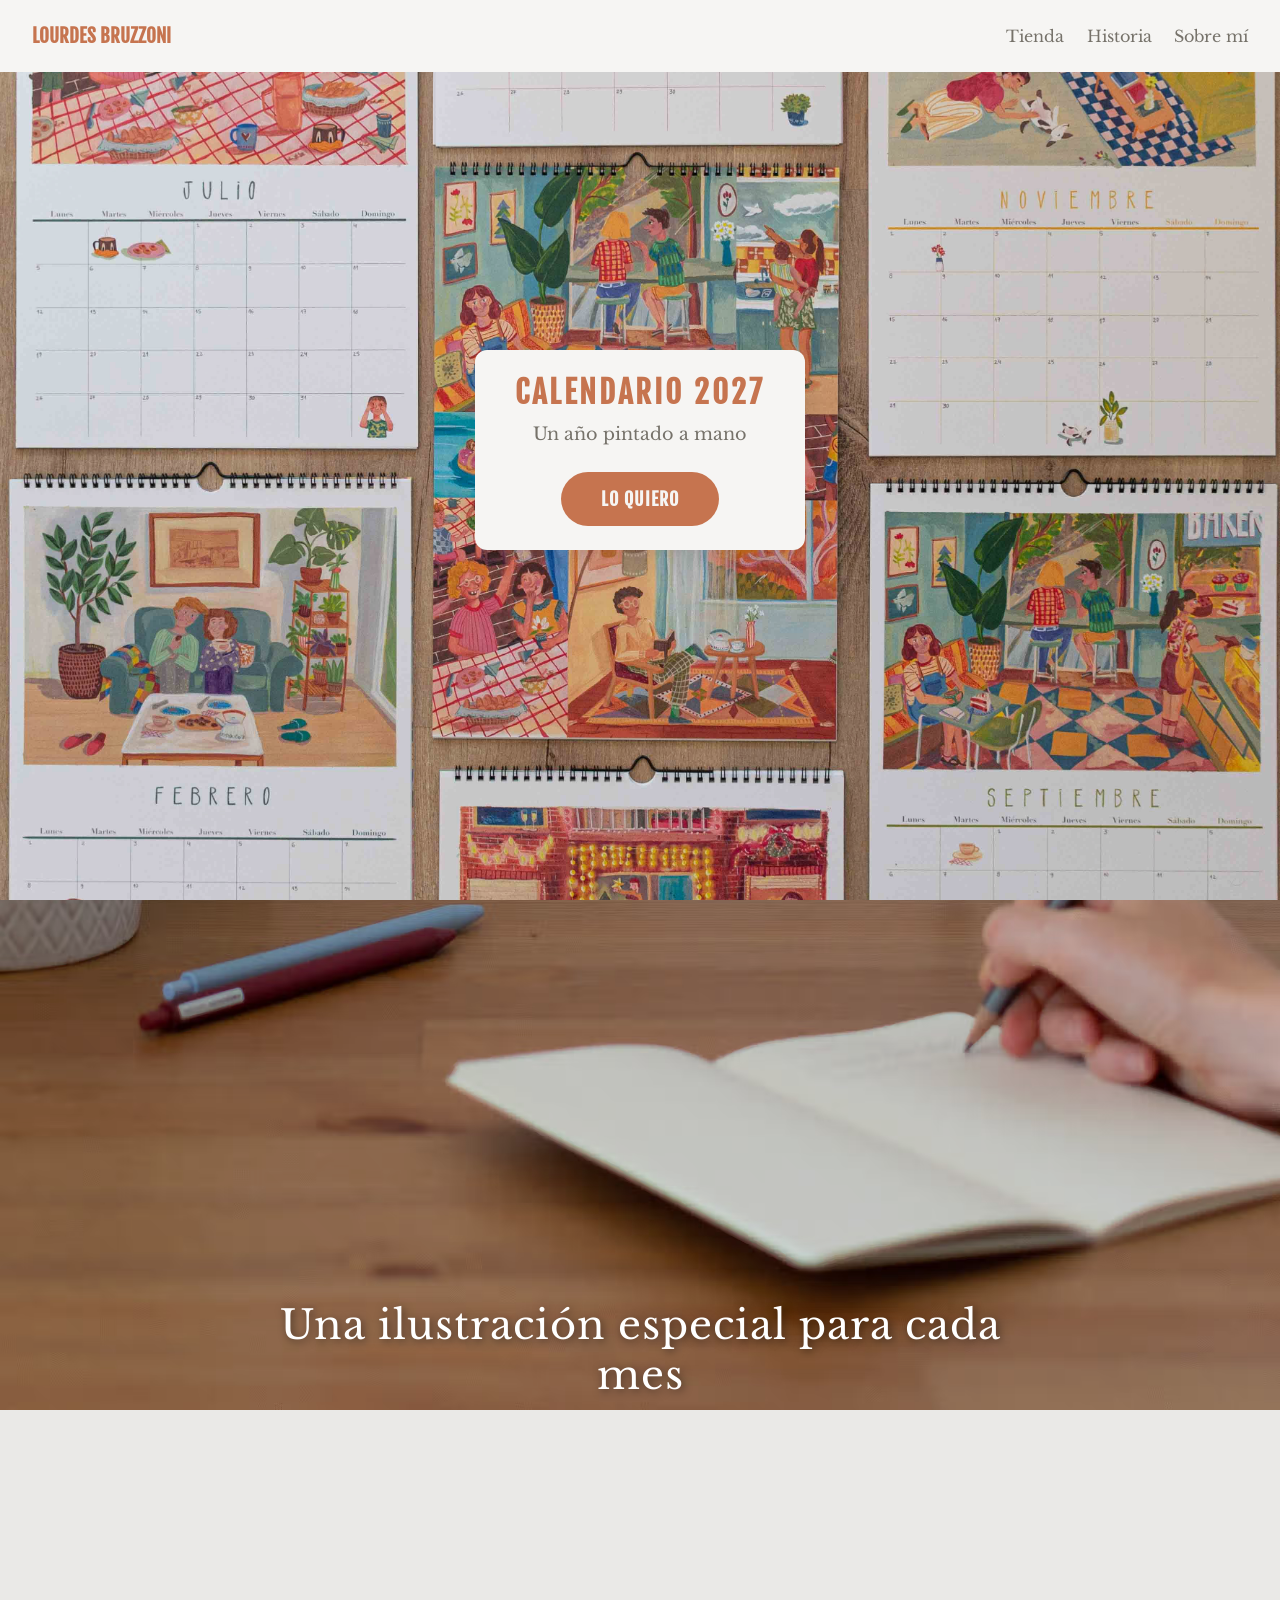
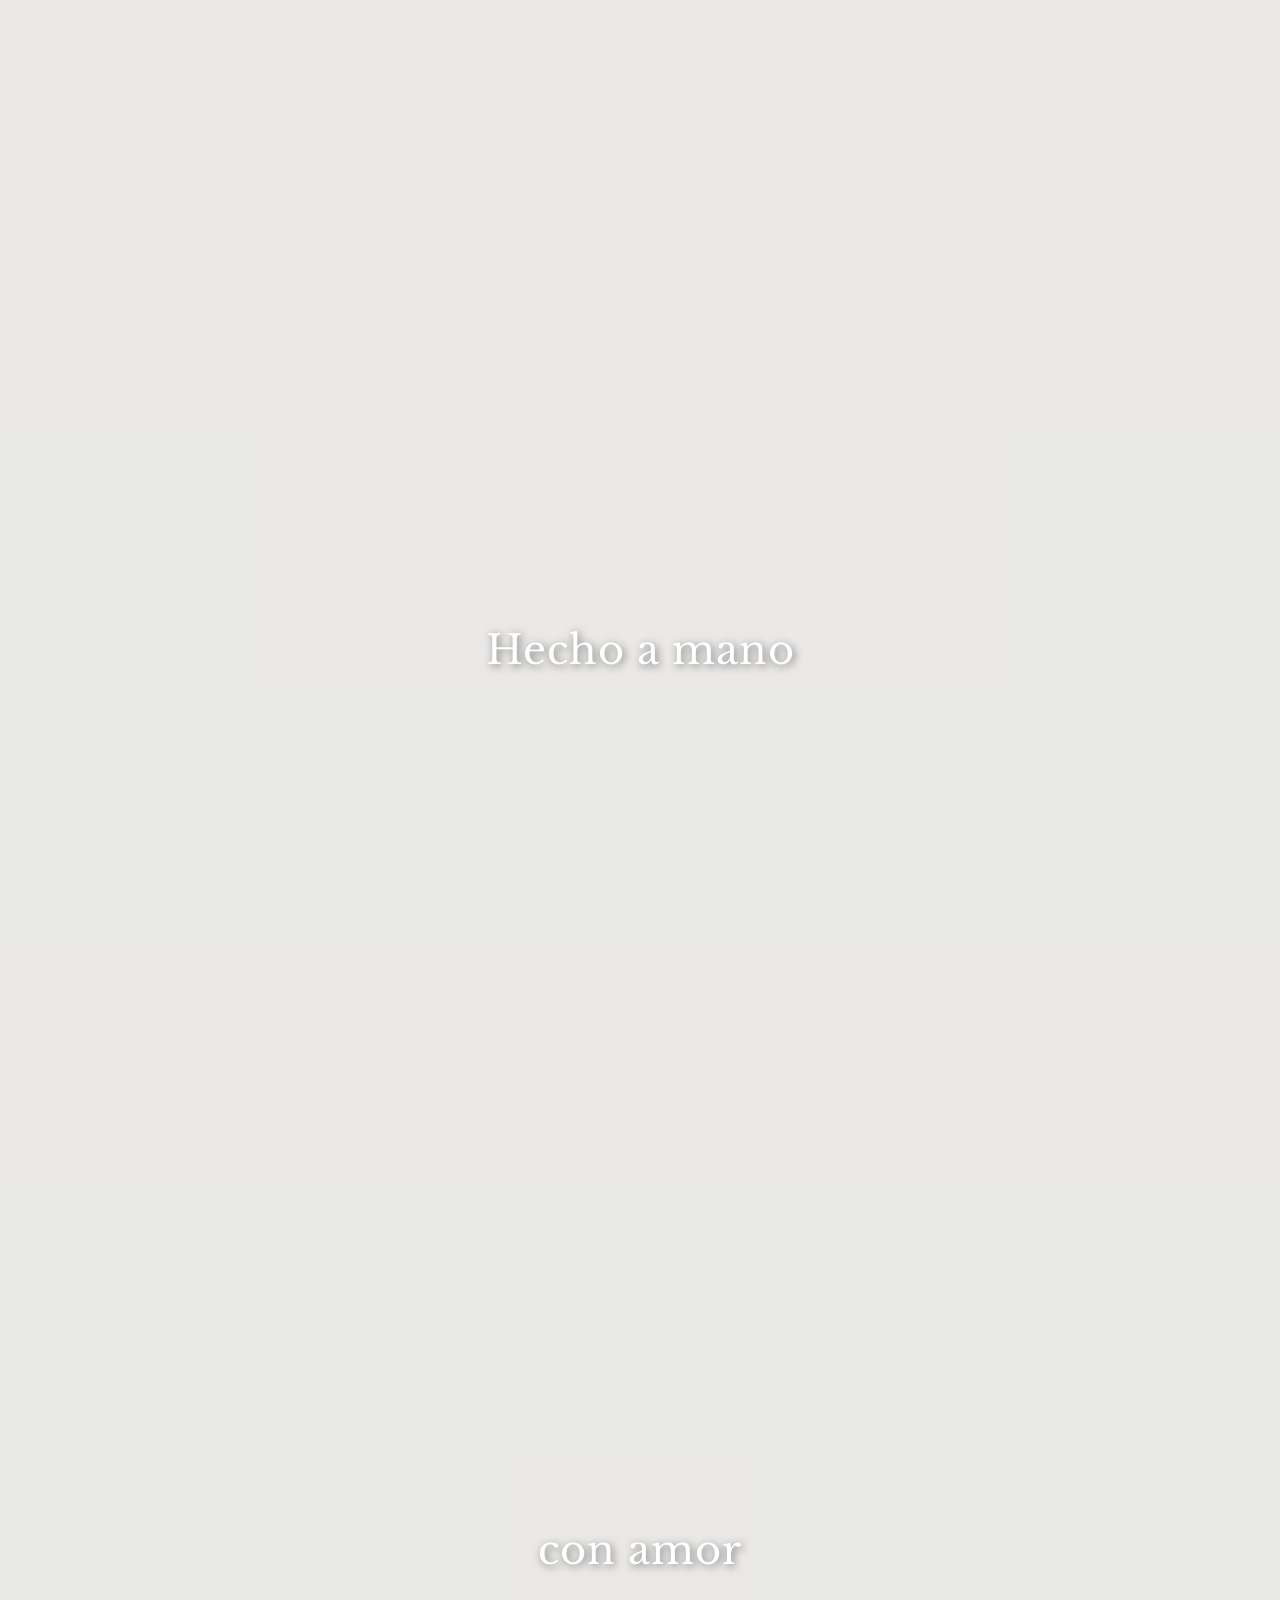
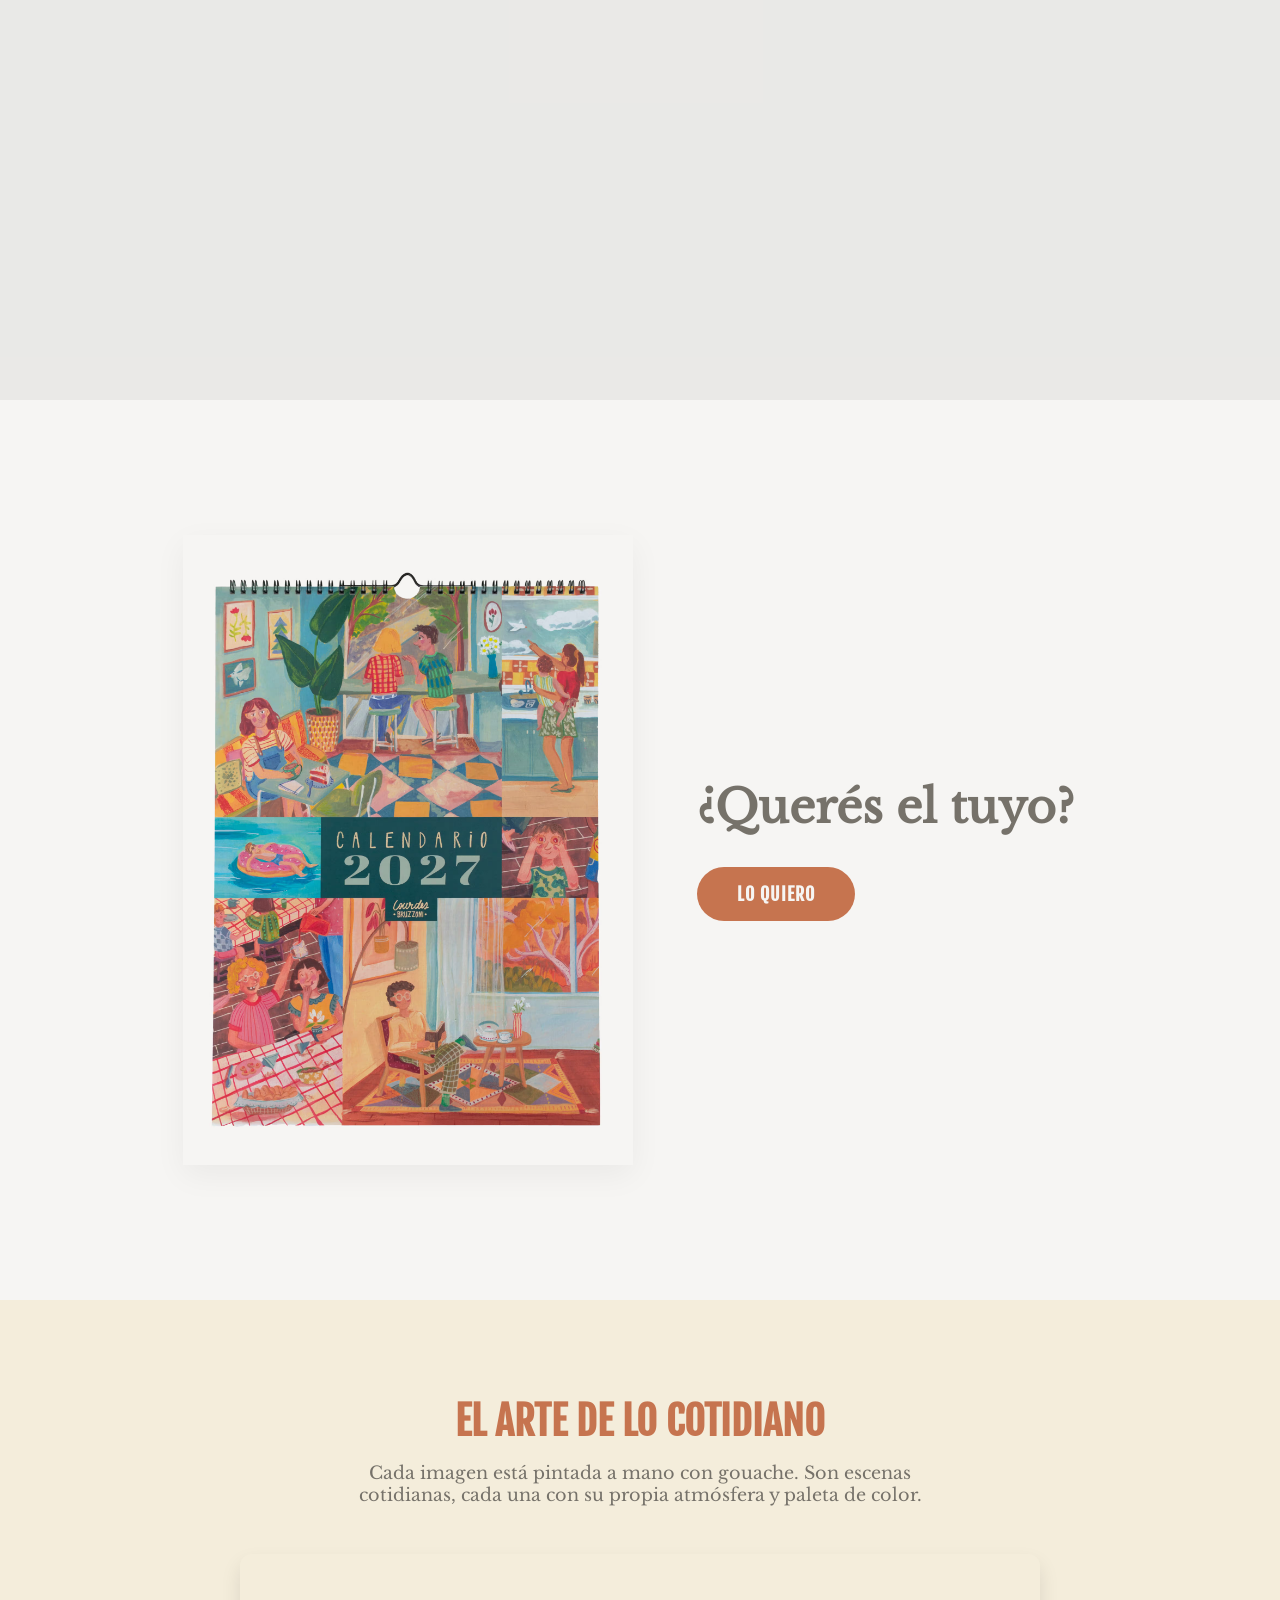
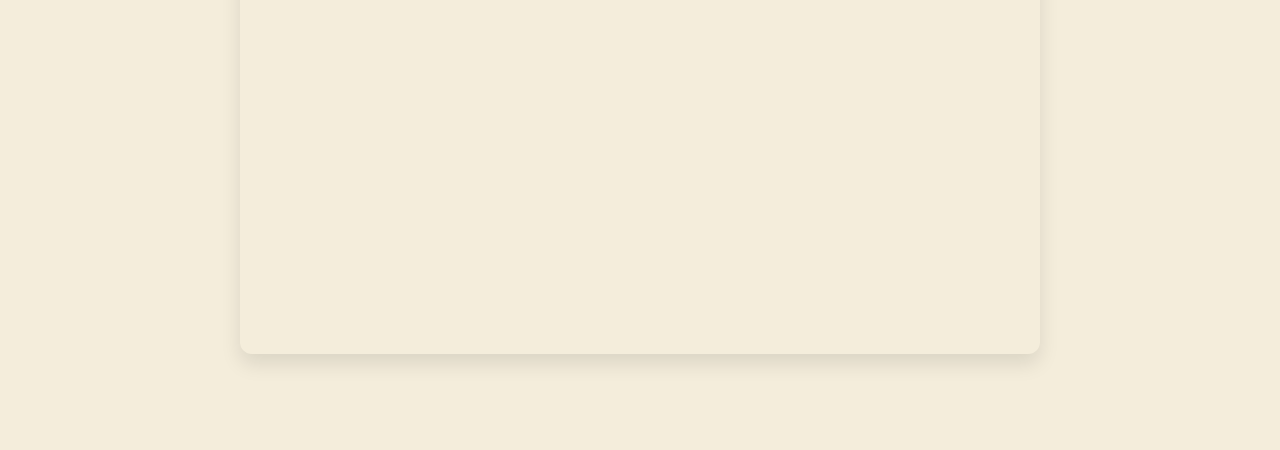
==== index.html @ 077bd572 "SEO & GEO optimization, JSON-LD schemas, robots.txt, sitemap.xml, OG tags, image alt texts, and navb" ====
<!DOCTYPE html>
<html lang="es">
<head>
    <meta charset="UTF-8">
    <meta name="viewport" content="width=device-width, initial-scale=1.0">
    <title>Lourdes Bruzzoni | Calendarios Ilustrados 2027</title>
    <meta name="description" content="Calendario 2027 ilustrado a mano por Lourdes Bruzzoni. Papelería de diseño con envíos disponibles a España y Argentina.">
    <link rel="canonical" href="https://lourdesbruzzoni.com/">

    <!-- Open Graph -->
    <meta property="og:type" content="website">
    <meta property="og:locale" content="es_ES">
    <meta property="og:url" content="https://lourdesbruzzoni.com/">
    <meta property="og:title" content="Lourdes Bruzzoni | Calendarios Ilustrados 2027">
    <meta property="og:description" content="Calendario 2027 ilustrado a mano por Lourdes Bruzzoni. Papelería de diseño con envíos disponibles a España y Argentina.">
    <meta property="og:image" content="https://lourdesbruzzoni.com/public/images/og_portada.jpg">

    <!-- Twitter Card -->
    <meta name="twitter:card" content="summary_large_image">
    <meta name="twitter:title" content="Lourdes Bruzzoni | Calendarios Ilustrados 2027">
    <meta name="twitter:description" content="Calendario 2027 ilustrado a mano por Lourdes Bruzzoni. Papelería de diseño con envíos disponibles a España y Argentina.">
    <meta name="twitter:image" content="https://lourdesbruzzoni.com/public/images/og_portada.jpg">

    <link rel="preconnect" href="https://fonts.googleapis.com">
    <link rel="preconnect" href="https://fonts.gstatic.com" crossorigin>
    
    <link rel="stylesheet" href="stylesheets/style.css">
<link rel="icon" type="image/png" href="public/images/loguito/pava.png">
    <!-- Schema.org JSON-LD -->
    <script type="application/ld+json">
    {
      "@context": "https://schema.org",
      "@graph": [
        {
          "@type": "WebSite",
          "@id": "https://lourdesbruzzoni.com/#website",
          "url": "https://lourdesbruzzoni.com/",
          "name": "Lourdes Bruzzoni",
          "description": "Calendarios ilustrados y papelería de diseño por Lourdes Bruzzoni.",
          "inLanguage": "es"
        },
        {
          "@type": "Person",
          "@id": "https://lourdesbruzzoni.com/#author",
          "name": "Lourdes Bruzzoni",
          "url": "https://lourdesbruzzoni.com/sobre_mi.html",
          "image": "https://lourdesbruzzoni.com/public/images/sobre_mi.avif",
          "jobTitle": "Ilustradora y Diseñadora",
          "description": "Ilustradora argentina residente en Barcelona. Especializada en papelería artística y diseño textil.",
          "sameAs": [
            "https://www.instagram.com/loubruzzoni"
          ]
        },
        {
          "@type": "Product",
          "@id": "https://lourdesbruzzoni.com/#product",
          "name": "Calendario 2027",
          "image": "https://lourdesbruzzoni.com/public/images/og_portada.jpg",
          "description": "Calendario 2027 ilustrado a mano por Lourdes Bruzzoni. Papelería de diseño con envíos disponibles a España y Argentina.",
          "brand": {
            "@type": "Brand",
            "name": "Lourdes Bruzzoni"
          },
          "offers": {
            "@type": "Offer",
            "url": "https://lourdesbruzzoni.com/compra.html",
            "availability": "https://schema.org/PreOrder"
          }
        }
      ]
    }
    </script>
</head>
<body>
    <!-- Navbar -->
    <header class="navbar" id="navbar">
        <a href="index.html" class="nav-brand">Lourdes Bruzzoni</a>
        <nav class="nav-links">

            <a href="compra.html" class="nav-link">Tienda</a>
            <a href="origenes.html" class="nav-link">Historia</a>
            <a href="sobre_mi.html" class="nav-link">Sobre mí</a>
        </nav>
    </header>

    <!-- Floating Button (Hidden by default) -->
    <div class="floating-container floating-btn" id="floatingBtn">
        
        <button class="cta-button" onclick="window.location.href='compra.html'">Lo quiero</button>
    </div>

    <main class="main-content">
        <!-- Hero Section -->
        <section class="page-section hero-section" id="hero">
            <img src="public/images/portada.avif" alt="Calendarios 2027 ilustrados a mano por Lourdes Bruzzoni" class="background-img cover">
            <div class="hero-content">
                <h1>CALENDARIO 2027</h1>
                <p>Un año pintado a mano</p>
                <div class="cta-wrapper">
                    <button class="cta-button" onclick="window.location.href='compra.html'">Lo quiero</button>
                    
                </div>
            </div>
        </section>

        <!-- Months Sections with Parallax -->
        <section class="parallax-section" style="background-image: url('public/images/escritorio.avif');">
            <div class="parallax-overlay"></div>
            <h2 class="parallax-text">Una ilustración especial para cada mes</h2>
        </section>
        
        <section class="parallax-section" style="background-image: url('public/images/process_1 copia.avif');">
            <div class="parallax-overlay"></div>
            <h2 class="parallax-text">Hecho a mano</h2>
        </section>
        
        <section class="parallax-section" style="background-image: url('public/images/escritorio_febrero.avif');">
            <div class="parallax-overlay"></div>
            <h2 class="parallax-text">con amor</h2>
        </section>     
        
        <!-- Closing Section -->
        <section class="page-section closing-section">
            <div class="closing-container">
                <img src="public/images/portada_sucia.avif" alt="Portada del Calendario 2027, ilustrado por Lourdes Bruzzoni" class="closing-img">
                <div class="closing-content-right">
                    <h2>¿Querés el tuyo?</h2>
                    <div class="cta-wrapper">
                        <button class="cta-button" onclick="window.location.href='compra.html'">Lo quiero</button>
                        
                    </div>
                </div>
            </div>
        </section>
    </main>
   

        <!-- Process Section -->
        <section class="process-section">
            <h2>El Arte de lo Cotidiano</h2>
            <p class="process-desc">Cada imagen está pintada a mano con gouache. Son escenas cotidianas, cada una con su propia atmósfera y paleta de color. </p>

            <video src="public/videos/video.mp4" class="process-video" autoplay muted loop playsinline></video>
        </section>



    <script>

        function proximamente(event) {
            if(event) {
                event.preventDefault();
                event.stopPropagation();
            }
            alert("¡Próximamente! Entérate de las novedades de lanzamiento en mi página de Instagram");
            window.location.href = "https://www.instagram.com/loubruzzoni";
        }

        // Navbar scroll effect
        const navbar = document.getElementById('navbar');
        window.addEventListener('scroll', () => {
            if (window.scrollY > 50) {
                navbar.classList.add('scrolled');
            } else {
                navbar.classList.remove('scrolled');
            }
        });

        // Floating button logic
        const floatingBtn = document.getElementById('floatingBtn');
        const heroSection = document.getElementById('hero');

        window.addEventListener('scroll', () => {
            if (window.scrollY > heroSection.offsetHeight * 0.8) {
                floatingBtn.classList.add('visible');
            } else {
                floatingBtn.classList.remove('visible');
                floatingBtn.querySelector('.cta-dropdown').classList.remove('show');
            }
        });

        // Dropdown toggle logic
        function toggleDropdown(event, button) {
            event.stopPropagation();
            document.querySelectorAll('.cta-dropdown.show').forEach(dropdown => {
                if (dropdown !== button.nextElementSibling && dropdown !== button.previousElementSibling) {
                    dropdown.classList.remove('show');
                }
            });

            const wrapper = button.parentElement;
            const dropdown = wrapper.querySelector('.cta-dropdown');
            dropdown.classList.toggle('show');
        }

        // Close dropdowns when clicking outside
        window.addEventListener('click', (event) => {
            if (!event.target.matches('.cta-button')) {
                document.querySelectorAll('.cta-dropdown').forEach(dropdown => {
                    dropdown.classList.remove('show');
                });
            }
        });
    </script>
</body>
</html>
---- stylesheets/style.css ----
/* Reset and Typography */
@font-face {
    font-family: 'Libre Baskerville';
    src: url('../fonts/normal/static/LibreBaskerville-Regular.ttf') format('truetype');
    font-weight: normal;
    font-style: normal;
}

@font-face {
    font-family: 'Fjalla One';
    src: url('../fonts/solo_mayuscula/FjallaOne-Regular.ttf') format('truetype');
    font-weight: normal;
    font-style: normal;
}

:root {
    --color-terracota: #c6744f;
    --color-celeste: #c5d8d1;
    --color-rosa: #f5dcd2;
    --color-amarillo: #dcb239;
    --bg-blanco-sucio: #f6f5f3;
    --bg-beige: #f4eddb;
}

* {
    margin: 0;
    padding: 0;
    box-sizing: border-box;
}

body, html {
    font-family: 'Libre Baskerville', serif;
    background-color: var(--bg-blanco-sucio);
    color: #1a1a1a;
    scroll-behavior: smooth;
}

h1, h2, h3, h4, h5, h6, .nav-brand {
    font-family: 'Fjalla One', sans-serif;
    text-transform: uppercase;
    color: var(--color-terracota);
}

/* Navbar */
.navbar {
    position: fixed;
    top: 0;
    width: 100%;
    padding: 1.5rem 2rem;
    display: flex;
    justify-content: space-between;
    align-items: center;
    z-index: 1000;
    background-color: var(--bg-blanco-sucio);
    transition: background-color 0.3s ease;
}

.navbar.scrolled {
    background-color: var(--bg-blanco-sucio);
    backdrop-filter: blur(10px);
    box-shadow: 0 2px 10px rgba(0,0,0,0.05);
}

.nav-brand {
    font-size: 1.2rem;
    font-weight: 600;
    text-decoration: none;
    color: var(--color-terracota);
}

.nav-links {
    display: flex;
    gap: 1.4rem;
}

.nav-link {
    text-decoration: none;
    color: #76726a;
    font-size: 1rem;
    white-space: nowrap;
    transition: color 0.3s ease;
}

.nav-link:hover {
    color: #1a1a1a;
}

/* Individual Sections */
.page-section {
    min-height: 100vh;
    width: 100%;
    position: relative;
    display: flex;
    justify-content: center;
    align-items: center;
    background-color: var(--bg-blanco-sucio);
    padding: 2rem 0;
}

.hero-section {
    padding: 0;
}

/* Images */
.showcase-img {
    max-height: 90vh;
    max-width: 90vw;
    object-fit: contain;
    box-shadow: 0 10px 30px rgba(0,0,0,0.05);
}

.background-img {
    position: absolute;
    top: 0;
    left: 0;
    width: 100%;
    height: 100%;
    z-index: 1;
}

.background-img.cover {
    object-fit: cover;
}

/* Hero Content */
.hero-content {
    position: relative;
    z-index: 2;
    background-color: var(--bg-blanco-sucio);
    padding: 1.5rem 2.5rem;
    border-radius: 12px;
    text-align: center;
    max-width: 450px;
    box-shadow: 0 10px 30px rgba(0,0,0,0.1);
    animation: fadeIn 1.5s ease-out;
}

.hero-content h1 {
    font-size: 1.96rem;
    font-weight: 600;
    margin-bottom: 0.5rem;
    line-height: 1.2;
    letter-spacing: 3px;
}

.hero-content p {
    font-size: 1.1rem;
    margin-bottom: 1.5rem;
    color: #76726a;
    line-height: 1.6;
}

/* Parallax Sections */
.parallax-section {
    position: relative;
    height: 100vh;
    display: flex;
    align-items: center;
    justify-content: center;
    background-attachment: fixed;
    background-position: center;
    background-repeat: no-repeat;
    background-size: cover;
}

.parallax-overlay {
    position: absolute;
    top: 0;
    left: 0;
    width: 100%;
    height: 100%;
    background-color: rgba(0, 0, 0, 0.05);
}

.parallax-text {
    position: relative;
    z-index: 2;
    color: #ffffff;
    font-size: 2.5rem;
    text-align: center;
    max-width: 800px;
    padding: 2rem;
    font-family: 'Libre Baskerville', serif;
    font-weight: normal;
    text-transform: none;
    letter-spacing: 1px;
    text-shadow: 2px 2px 8px rgba(0,0,0,0.5);
}

/* Process Section */
.process-section {
    padding: 6rem 2rem;
    background-color: var(--bg-beige);
    text-align: center;
}

.process-section h2 {
    font-size: 2.5rem;
    margin-bottom: 1rem;
    color: var(--color-terracota);
}

.process-section p.process-desc {
    font-size: 1.1rem;
    color: #76726a;
    margin-bottom: 3rem;
    max-width: 600px;
    margin-left: auto;
    margin-right: auto;
}

.process-grid {
    display: grid;
    grid-template-columns: repeat(auto-fit, minmax(300px, 1fr));
    gap: 2rem;
    max-width: 1200px;
    margin: 0 auto;
}

.process-item {
    width: 100%;
    height: 400px;
    object-fit: cover;
    border-radius: 12px;
    box-shadow: 0 10px 20px rgba(0,0,0,0.1);
}

.process-video {
    width: 100%;
    max-width: 800px;
    margin: 3rem auto 0;
    display: block;
    border-radius: 12px;
    box-shadow: 0 10px 20px rgba(0,0,0,0.1);
}


/* Sobre Mi Container */
.sobre-mi-section {
    padding: 8rem 2rem 4rem;
    max-width: 1000px;
    margin: 0 auto;
    display: flex;
    align-items: center;
    gap: 4rem;
    min-height: 100vh;
}

.sobre-mi-img {
    flex: 1;
    max-width: 50%;
    height: auto;
    object-fit: cover;
    border-radius: 12px;
    box-shadow: 0 15px 30px rgba(0,0,0,0.1);
}

.sobre-mi-text {
    flex: 1;
}

.sobre-mi-text h1 {
    font-size: 3rem;
    margin-bottom: 1.5rem;
    color: var(--color-terracota);
}

.sobre-mi-text p {
    font-size: 1.1rem;
    line-height: 1.8;
    color: #76726a;
    margin-bottom: 1.5rem;
}


/* Closing Section styling */
.closing-container {
    display: flex;
    align-items: center;
    justify-content: center;
    gap: 4rem;
    max-width: 1200px;
    margin: 0 auto;
    padding: 2rem;
    width: 100%;
}

.closing-img {
    max-height: 70vh;
    max-width: 50vw;
    object-fit: contain;
    box-shadow: 0 10px 30px rgba(0,0,0,0.05);
}

.closing-content-right {
    flex: 1;
    max-width: 400px;
}

.closing-content-right h2 {
    font-family: 'Libre Baskerville', serif;
    text-transform: none;
    font-size: 2.85rem;
    font-weight: 600;
    margin-bottom: 2rem;
    color: #76726a;
}

/* CTA Button */
.cta-button {
    display: inline-block;
    padding: 1rem 2.5rem;
    background-color: var(--color-terracota);
    color: var(--bg-blanco-sucio);
    text-decoration: none;
    font-family: 'Fjalla One', sans-serif;
    text-transform: uppercase;
    font-size: 1.1rem;
    font-weight: 600;
    letter-spacing: 1px;
    border-radius: 50px;
    transition: all 0.3s ease;
    border: none;
    cursor: pointer;
    outline: none;
}

.cta-button:hover {
    background-color: transparent;
    color: var(--color-terracota);
    border: 1px solid var(--color-terracota);
    transform: translateY(-2px);
    box-shadow: 0 10px 20px rgba(0,0,0,0.1);
}

/* CTA Dropdown container */
.cta-wrapper {
    position: relative;
    display: inline-block;
}

.cta-dropdown {
    position: absolute;
    top: 100%;
    left: 50%;
    transform: translateX(-50%) translateY(10px);
    background-color: #ffffff;
    min-width: 200px;
    box-shadow: 0 10px 30px rgba(0,0,0,0.1);
    border-radius: 8px;
    padding: 0.5rem 0;
    opacity: 0;
    visibility: hidden;
    transition: all 0.3s ease;
    z-index: 10;
    border: 1px solid rgba(0,0,0,0.05);
}

.cta-dropdown.show {
    opacity: 1;
    visibility: visible;
    transform: translateX(-50%) translateY(0);
}

.cta-dropdown.dropdown-up {
    top: auto;
    bottom: 100%;
    transform: translateX(-50%) translateY(-10px);
}

.cta-dropdown.dropdown-up.show {
    transform: translateX(-50%) translateY(0);
}

.cta-dropdown a {
    display: block;
    padding: 0.8rem 1.5rem;
    color: #1a1a1a;
    text-decoration: none;
    font-size: 1rem;
    transition: background-color 0.2s, color 0.2s;
}

.cta-dropdown a:hover {
    background-color: #f5f5f5;
    color: #1a1a1a;
}

/* Floating Button */
.floating-btn {
    position: fixed;
    bottom: 2rem;
    right: 2rem;
    z-index: 100;
    opacity: 0;
    visibility: hidden;
    transform: translateY(20px);
    transition: all 0.4s cubic-bezier(0.4, 0, 0.2, 1);
}

.floating-btn.visible {
    opacity: 1;
    visibility: visible;
    transform: translateY(0);
}

.floating-btn .cta-button {
    box-shadow: 0 10px 30px rgba(0,0,0,0.2);
}

.floating-btn .cta-button:hover {
    background-color: var(--bg-blanco-sucio);
    color: var(--color-terracota);
    transform: translateY(-4px);
    box-shadow: 0 15px 35px rgba(0,0,0,0.2);
}

/* Animations */
@keyframes fadeIn {
    from {
        opacity: 0;
        transform: translateY(20px);
    }
    to {
        opacity: 1;
        transform: translateY(0);
    }
}

/* Responsive adjustments */
@media (max-width: 768px) {
    .navbar {
        padding: 1rem 1rem;
    }

    .nav-links {
        gap: 1rem;
    }

    .page-section {
        min-height: auto;
        padding: 4rem 1rem;
    }
    
    .hero-section {
        min-height: 100vh;
        padding: 0;
    }
    
    .hero-content {
        padding: 1.5rem;
        margin: 0 1rem;
    }
    
    .hero-content h1 {
        font-size: 1.91rem;
    }
    
    .showcase-img {
        max-height: 80vh;
        max-width: 100%;
    }
    
    .closing-container {
        flex-direction: column;
        gap: 2rem;
        text-align: center;
    }
    
    .closing-img {
        max-width: 90vw;
        max-height: 50vh;
    }
    
    .closing-content-right h2 {
        font-size: 1.9rem;
    }
    
    .floating-btn {
        bottom: 1rem;
        right: 1rem;
        padding: 0.8rem 2rem;
        font-size: 1rem;
    }
    
    .sobre-mi-section {
        flex-direction: column;
        padding-top: 6rem;
    }
    
    .sobre-mi-img {
        max-width: 100%;
        width: 100%;
        flex: none;
        height: auto;
        max-height: 60vh;
        object-fit: cover;
    }
    
    .parallax-text {
        font-size: 1.8rem;
    }
}

/* Origenes Section */
.origenes-section {
    padding: 8rem 2rem 4rem;
    max-width: 1200px;
    margin: 0 auto;
    min-height: 100vh;
}

.origenes-header {
    text-align: center;
    margin-bottom: 4rem;
}

.origenes-header h1 {
    font-size: 3rem;
    margin-bottom: 1.5rem;
    color: var(--color-terracota);
}

.origenes-header p {
    font-size: 1.1rem;
    line-height: 1.8;
    color: #76726a;
    max-width: 800px;
    margin: 0 auto;
}

.comic-grid {
    display: grid;
    grid-template-columns: repeat(auto-fit, minmax(250px, 1fr));
    gap: 3rem;
    justify-items: center;
}

.comic-window-container {
    cursor: pointer;
    transition: transform 0.3s ease;
    display: flex;
    flex-direction: column;
    align-items: center;
}

.comic-window-container:hover {
    transform: scale(1.05);
}

.comic-window {
    width: 100%;
    max-width: 300px;
    object-fit: contain;
    filter: drop-shadow(0 10px 20px rgba(0,0,0,0.1));
}

.comic-title {
    margin-top: 1rem;
    font-size: 1.1rem;
    color: #76726a;
    text-align: center;
    font-weight: 600;
}

/* Modal Carousel */
.comic-modal {
    position: fixed;
    top: 0;
    left: 0;
    width: 100%;
    height: 100%;
    background-color: rgba(0, 0, 0, 0.9);
    z-index: 2000;
    display: flex;
    flex-direction: column;
    align-items: center;
    justify-content: center;
    opacity: 0;
    visibility: hidden;
    transition: all 0.3s ease;
}

.comic-modal.active {
    opacity: 1;
    visibility: visible;
}

.modal-close {
    z-index: 100;
    position: absolute;
    top: 2rem;
    right: 3rem;
    color: white;
    font-size: 3rem;
    cursor: pointer;
    background: none;
    border: none;
    transition: transform 0.2s;
}

.modal-close:hover {
    transform: scale(1.1);
}

.modal-content {
    display: flex;
    align-items: center;
    justify-content: center;
    width: 100%;
    max-width: 1200px;
    height: 80vh;
    position: relative;
}

.carousel-nav {
    background: none;
    border: none;
    color: white;
    font-size: 4rem;
    cursor: pointer;
    padding: 0 2rem;
    transition: transform 0.2s, opacity 0.2s;
    z-index: 2;
}

.carousel-nav:hover {
    transform: scale(1.1);
}

.carousel-nav:disabled {
    opacity: 0.3;
    cursor: not-allowed;
    transform: none;
}

.carousel-image-container {
    flex: 1;
    height: 100%;
    display: flex;
    justify-content: center;
    align-items: center;
    position: relative;
}

.carousel-image {
    max-width: 100%;
    max-height: 100%;
    object-fit: contain;
    box-shadow: 0 10px 40px rgba(0,0,0,0.5);
    opacity: 0;
    transition: opacity 0.3s ease;
    position: absolute;
}

.carousel-image.active {
    opacity: 1;
    position: relative;
}

.modal-title {
    color: white;
    font-size: 1.5rem;
    position: absolute;
    bottom: 2rem;
    text-align: center;
    width: 100%;
}

/* Mobile responsive adjustments for modal */
@media (max-width: 768px) {
    .modal-content {
        height: 85vh;
        padding: 0 0.5rem;
    }
    
    .carousel-nav {
        font-size: 2.5rem;
        padding: 0 0.5rem;
        background-color: rgba(0, 0, 0, 0.4);
        border-radius: 5px;
        margin: 0 5px;
    }
    
    .modal-close {
        z-index: 9999 !important;
        top: 2.5rem;
        right: 1.5rem;
        font-size: 2.5rem;
        padding: 15px;
        background-color: rgba(0,0,0,0.3);
        border-radius: 50%;
    }

    .modal-title {
        bottom: 1rem;
        font-size: 1.2rem;
    }
}

@media (max-width: 768px) {
    .carousel-nav {
        position: absolute;
        z-index: 10;
    }
    
    #prevBtn {
        left: 0;
    }
    
    #nextBtn {
        right: 0;
    }
    
    .carousel-image-container {
        width: 100%;
    }
}

/* Universal Mobile Parallax Disable */
@media (max-width: 768px) {
    .parallax-section {
        background-attachment: scroll !important;
        background-position: center top !important;
    }
}
@supports (-webkit-touch-callout: none) {
    .parallax-section {
        background-attachment: scroll !important;
    }
}
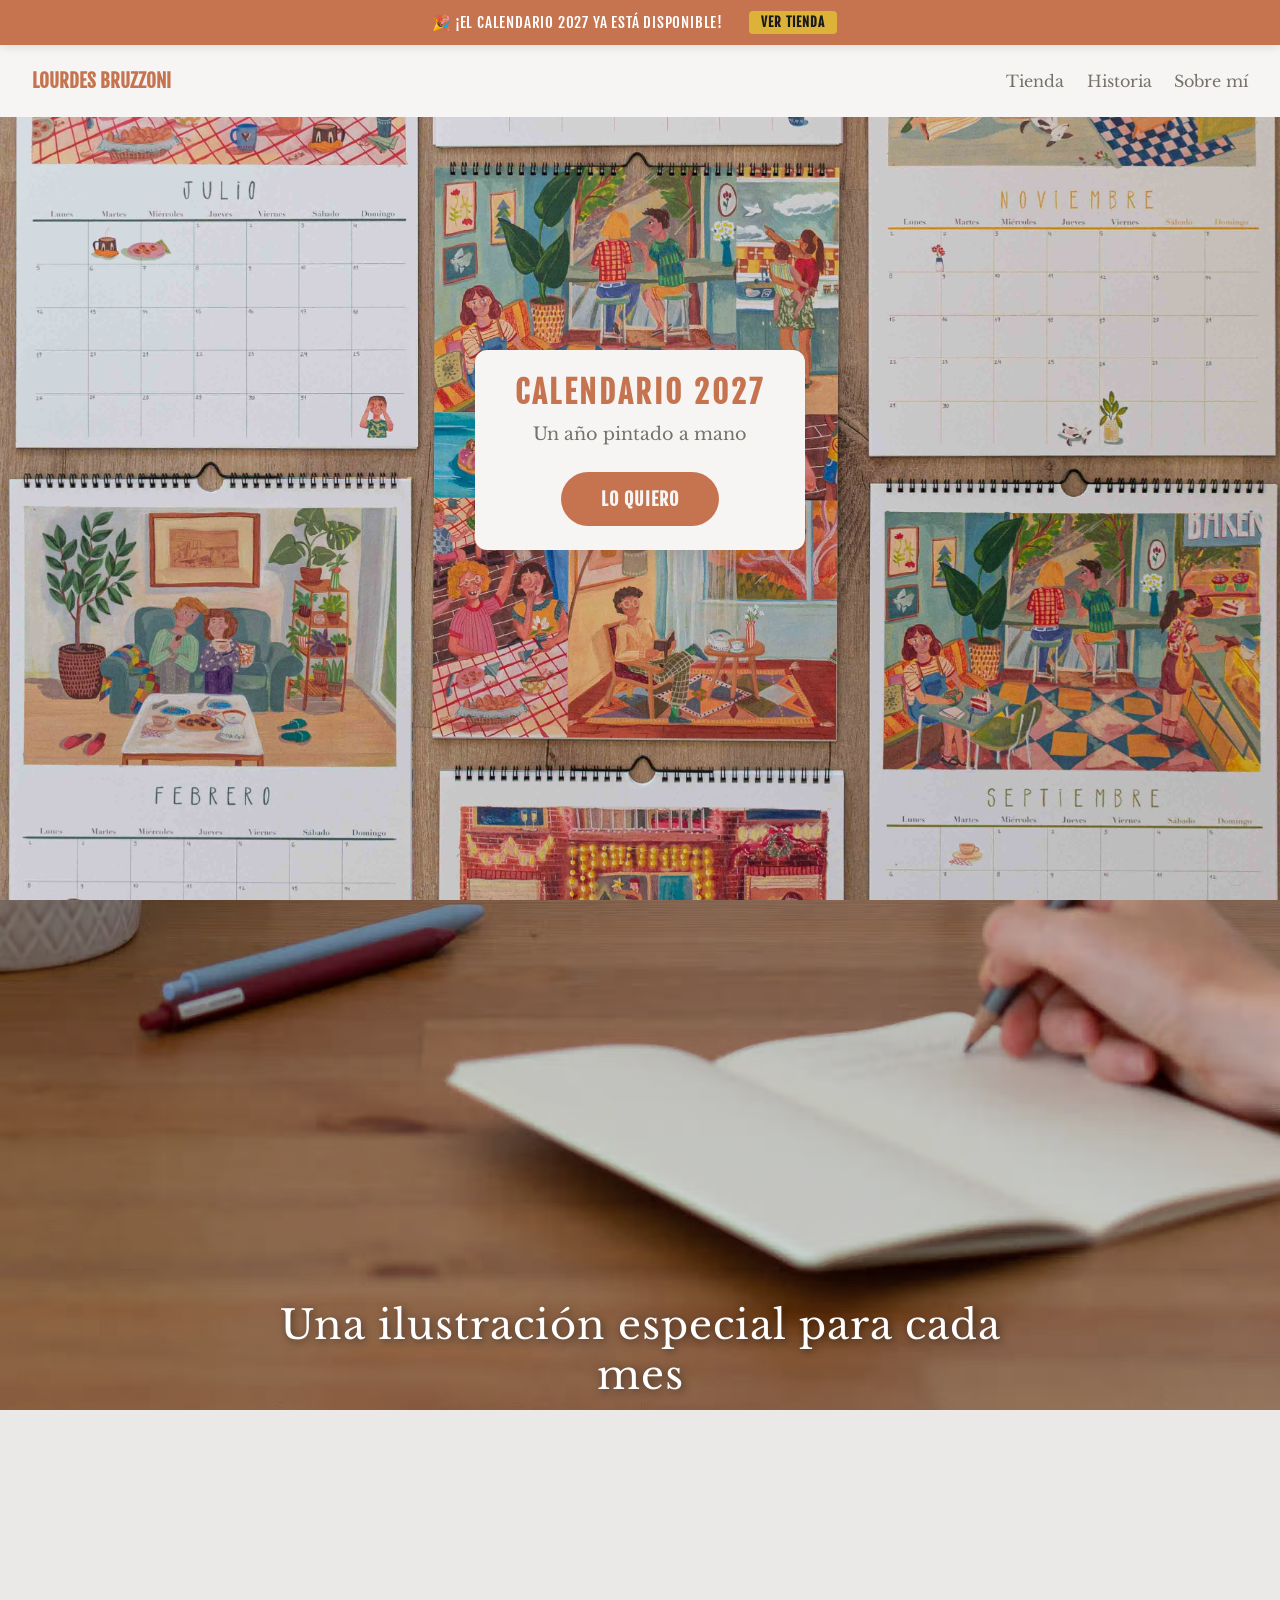
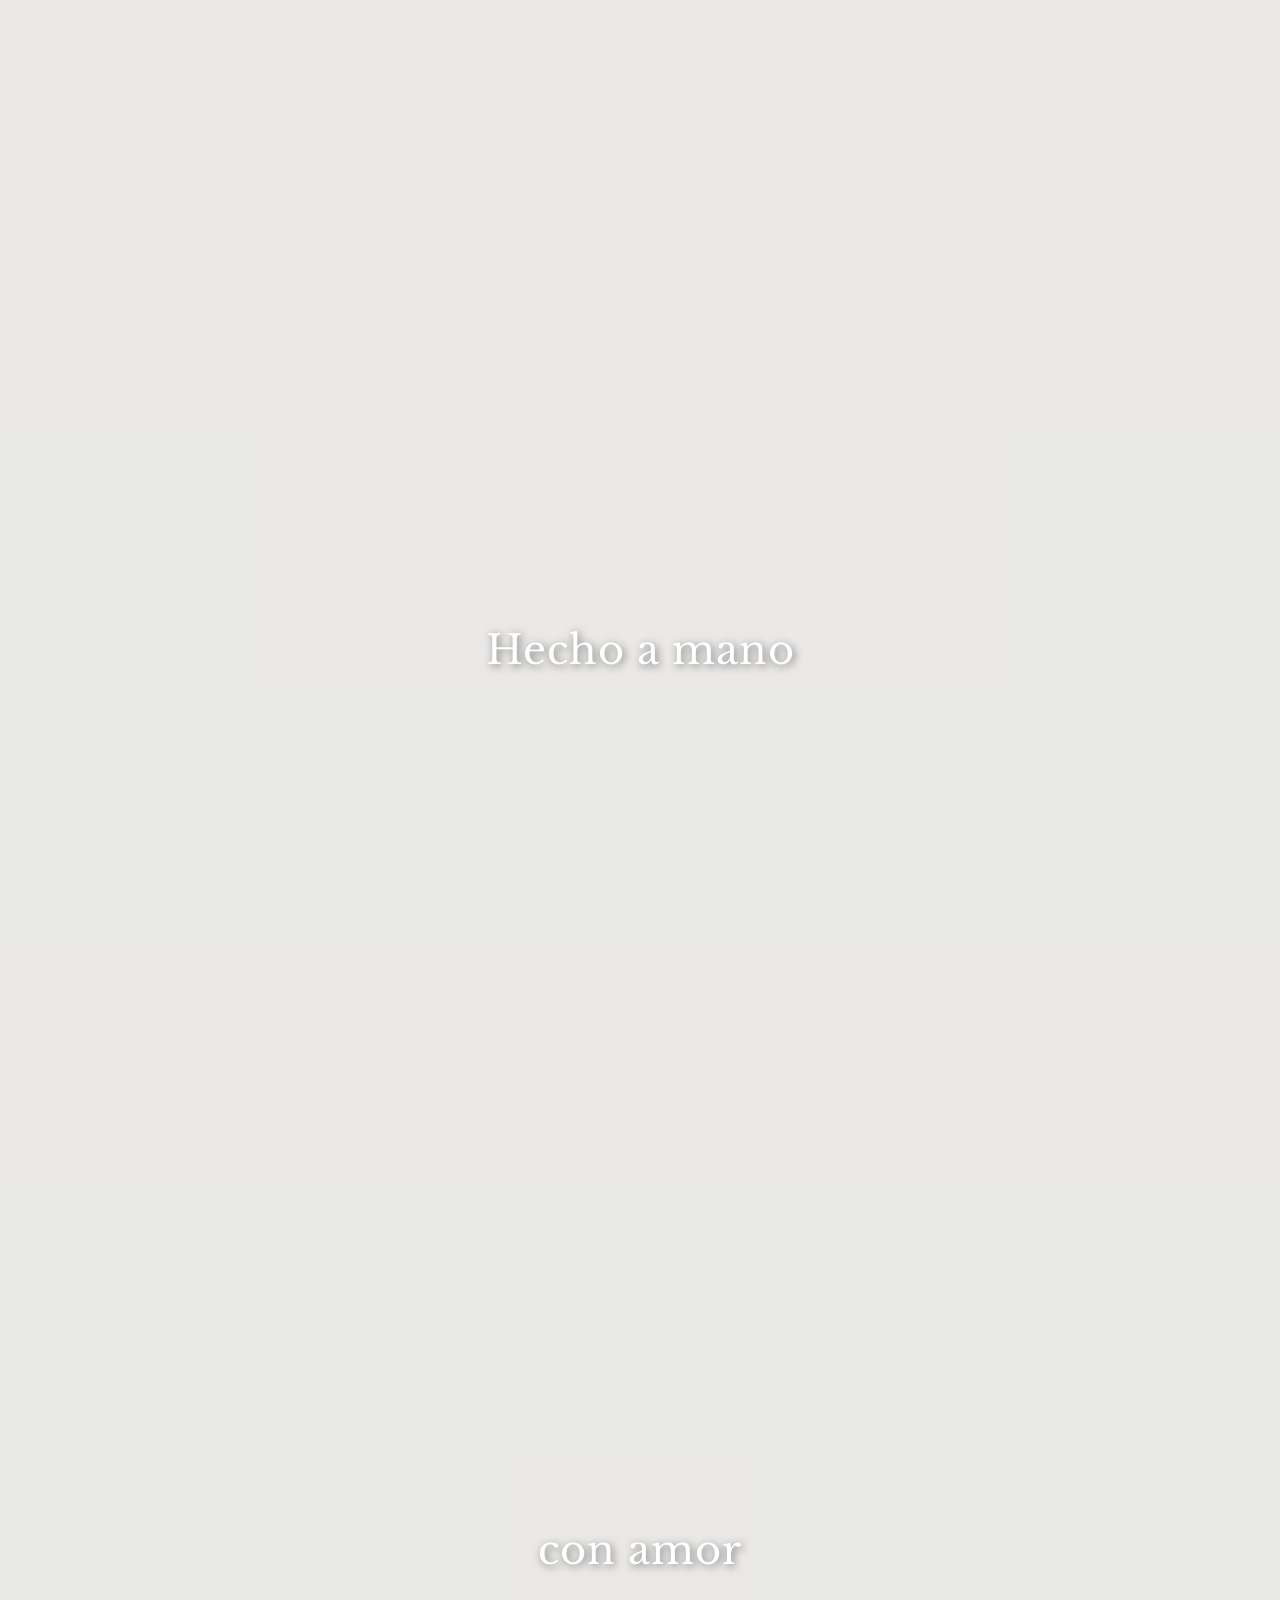
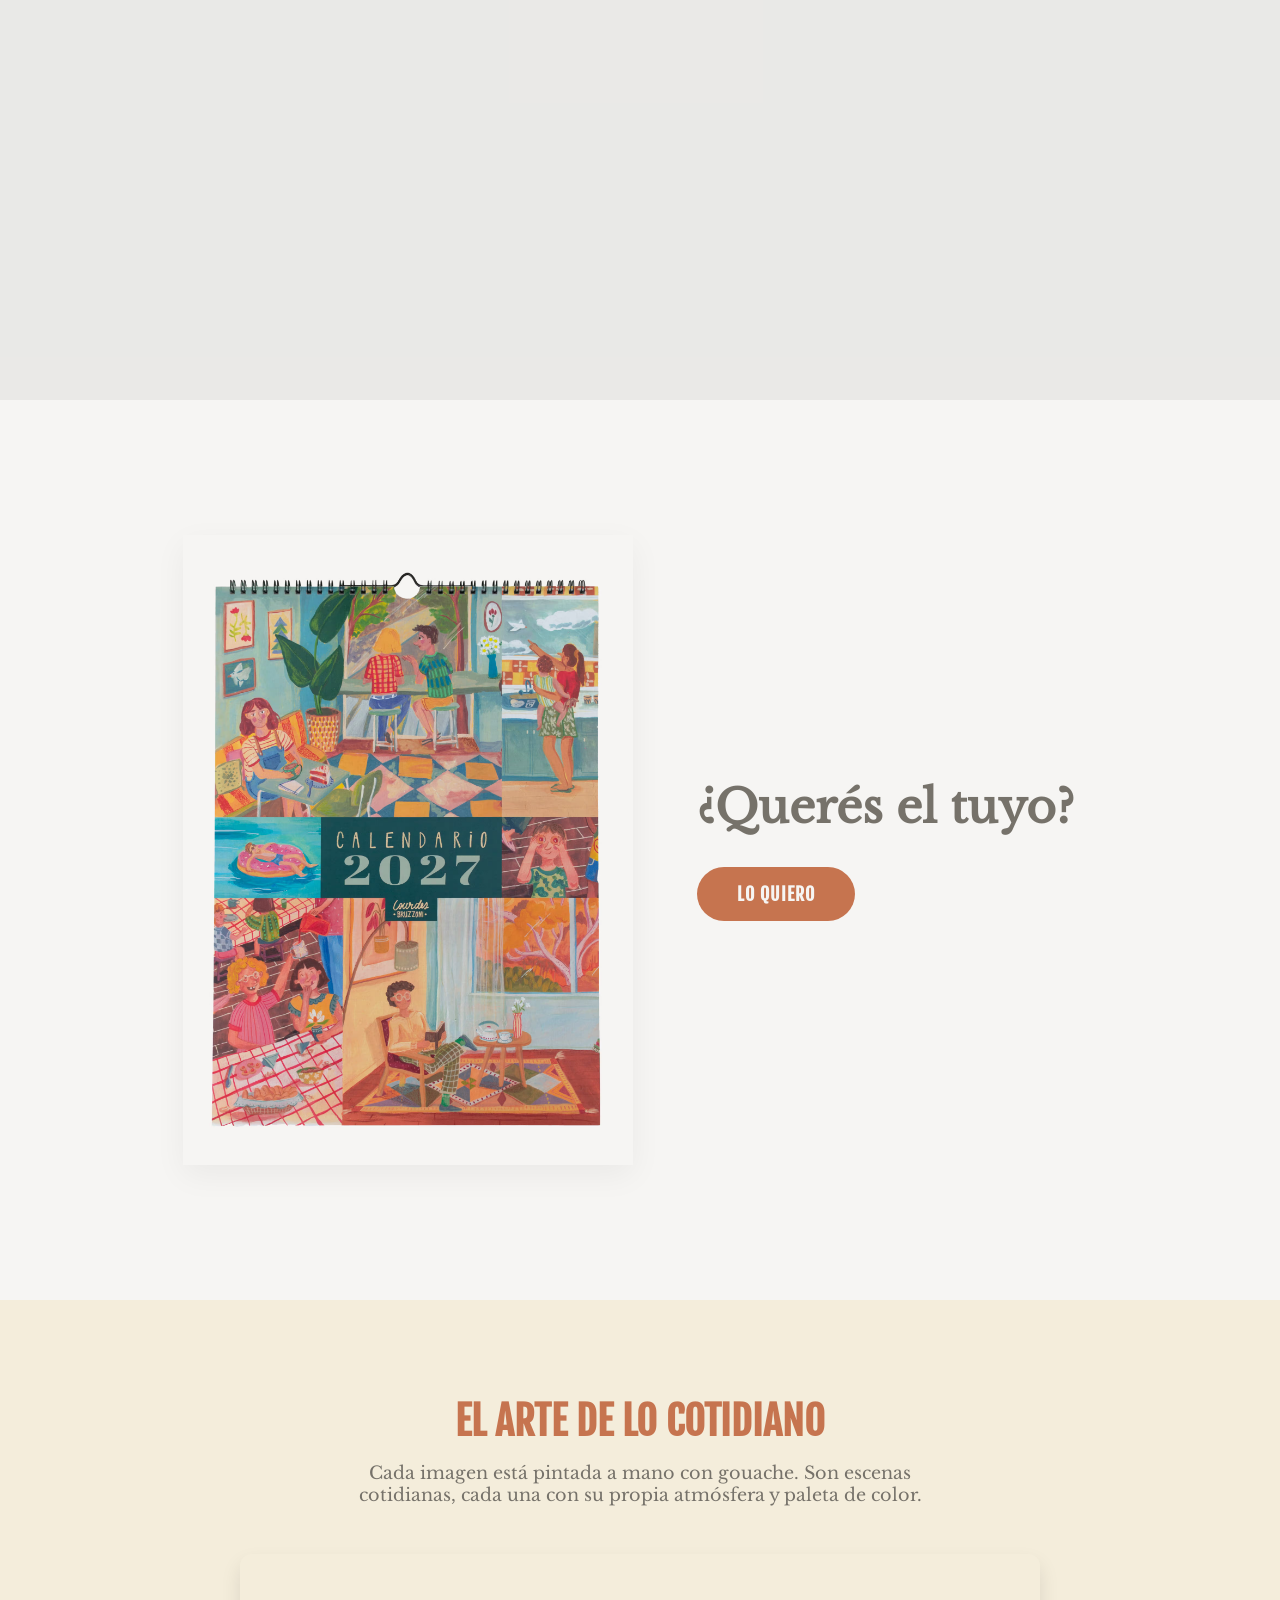
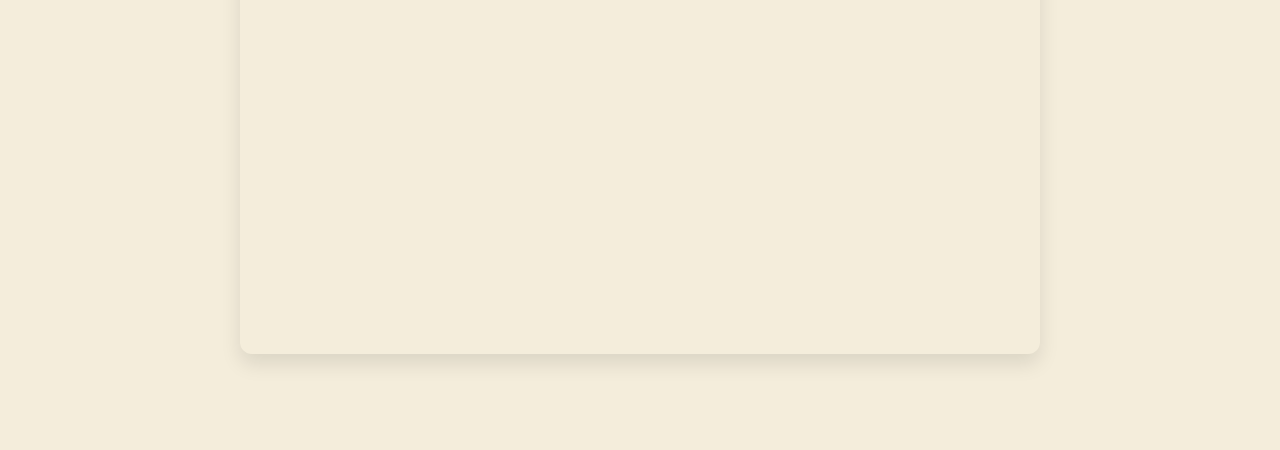
==== commit 81302be8: "Add launch countdown top announcement bar to index.html" ====
--- a/index.html
+++ b/index.html
@@ -71,7 +71,12 @@
     }
     </script>
 </head>
-<body>
+<body class="has-topbar">
+    <!-- Barra Superior de Cuenta Regresiva -->
+    <aside class="countdown-topbar" id="topbarCountdown" aria-label="Aviso de lanzamiento">
+        <span class="topbar-text" id="tbMessage">✨ Lanzamiento oficial: 10 de noviembre —</span>
+        <span class="topbar-digits" id="tbDigits">--d --h --m --s</span>
+    </aside>
     <!-- Navbar -->
     <header class="navbar" id="navbar">
         <a href="index.html" class="nav-brand">Lourdes Bruzzoni</a>
@@ -156,6 +161,52 @@
             window.location.href = "https://www.instagram.com/loubruzzoni";
         }
 
+        // Cuenta regresiva: 10 de noviembre, 19:00 hs GMT+1
+        const LAUNCH_DATE = new Date('2026-11-10T19:00:00+01:00').getTime();
+
+        function syncNavbarWithTopbar() {
+            const topbar = document.getElementById('topbarCountdown');
+            const navbar = document.getElementById('navbar');
+            if (topbar && navbar) {
+                navbar.style.top = `${topbar.offsetHeight}px`;
+            }
+        }
+
+        function updateCountdown() {
+            const now = Date.now();
+            const diff = LAUNCH_DATE - now;
+
+            const tbDigits = document.getElementById('tbDigits');
+            const tbMessage = document.getElementById('tbMessage');
+
+            if (diff <= 0) {
+                tbMessage.innerHTML = '🎉 ¡EL CALENDARIO 2027 YA ESTÁ DISPONIBLE!';
+                tbDigits.innerHTML = '<a href="compra.html" class="topbar-btn-launch">Ver Tienda</a>';
+                tbDigits.style.background = 'transparent';
+                tbDigits.style.border = 'none';
+                syncNavbarWithTopbar();
+                return;
+            }
+
+            const days = Math.floor(diff / (1000 * 60 * 60 * 24));
+            const hours = Math.floor((diff % (1000 * 60 * 60 * 24)) / (1000 * 60 * 60));
+            const minutes = Math.floor((diff % (1000 * 60 * 60)) / (1000 * 60));
+            const seconds = Math.floor((diff % (1000 * 60)) / 1000);
+
+            const sDays = String(days).padStart(2, '0');
+            const sHours = String(hours).padStart(2, '0');
+            const sMinutes = String(minutes).padStart(2, '0');
+            const sSeconds = String(seconds).padStart(2, '0');
+
+            tbDigits.textContent = `${sDays}d ${sHours}h ${sMinutes}m ${sSeconds}s`;
+        }
+
+        updateCountdown();
+        setInterval(updateCountdown, 1000);
+        window.addEventListener('resize', syncNavbarWithTopbar);
+        window.addEventListener('load', syncNavbarWithTopbar);
+        setTimeout(syncNavbarWithTopbar, 50);
+
         // Navbar scroll effect
         const navbar = document.getElementById('navbar');
         window.addEventListener('scroll', () => {
--- a/stylesheets/style.css
+++ b/stylesheets/style.css
@@ -39,6 +39,70 @@
     font-family: 'Fjalla One', sans-serif;
     text-transform: uppercase;
     color: var(--color-terracota);
+}
+
+/* Top Announcement Bar / Cuenta Regresiva */
+.countdown-topbar {
+    position: fixed;
+    top: 0;
+    left: 0;
+    width: 100%;
+    background-color: var(--color-terracota);
+    color: #ffffff;
+    font-family: 'Fjalla One', sans-serif;
+    font-size: 0.92rem;
+    letter-spacing: 0.8px;
+    padding: 0.5rem 1rem;
+    display: flex;
+    justify-content: center;
+    align-items: center;
+    gap: 0.6rem;
+    flex-wrap: wrap;
+    z-index: 1100;
+    box-shadow: 0 2px 10px rgba(0,0,0,0.1);
+    text-align: center;
+}
+
+.countdown-topbar .topbar-text {
+    display: inline-flex;
+    align-items: center;
+    gap: 0.35rem;
+}
+
+.countdown-topbar .topbar-digits {
+    background: rgba(0, 0, 0, 0.15);
+    padding: 0.2rem 0.65rem;
+    border-radius: 5px;
+    letter-spacing: 1.5px;
+    font-variant-numeric: tabular-nums;
+    border: 1px solid rgba(255, 255, 255, 0.25);
+    display: inline-block;
+}
+
+.countdown-topbar .topbar-btn-launch {
+    background: var(--color-amarillo);
+    color: #1a1a1a;
+    padding: 0.2rem 0.75rem;
+    border-radius: 4px;
+    font-size: 0.82rem;
+    text-transform: uppercase;
+    letter-spacing: 1px;
+    font-weight: 600;
+    margin-left: 0.4rem;
+    transition: transform 0.2s ease, opacity 0.2s ease;
+    cursor: pointer;
+    text-decoration: none;
+    display: inline-block;
+}
+
+.countdown-topbar .topbar-btn-launch:hover {
+    transform: translateY(-1px);
+    opacity: 0.95;
+}
+
+body.has-topbar .navbar {
+    top: 38px;
+    transition: top 0.2s ease;
 }
 
 /* Navbar */
@@ -429,6 +493,18 @@
 
 /* Responsive adjustments */
 @media (max-width: 768px) {
+    .countdown-topbar {
+        font-size: 0.82rem;
+        padding: 0.45rem 0.75rem;
+        gap: 0.4rem;
+    }
+
+    .countdown-topbar .topbar-digits {
+        padding: 0.15rem 0.5rem;
+        letter-spacing: 1px;
+        font-size: 0.85rem;
+    }
+
     .navbar {
         padding: 1rem 1rem;
     }
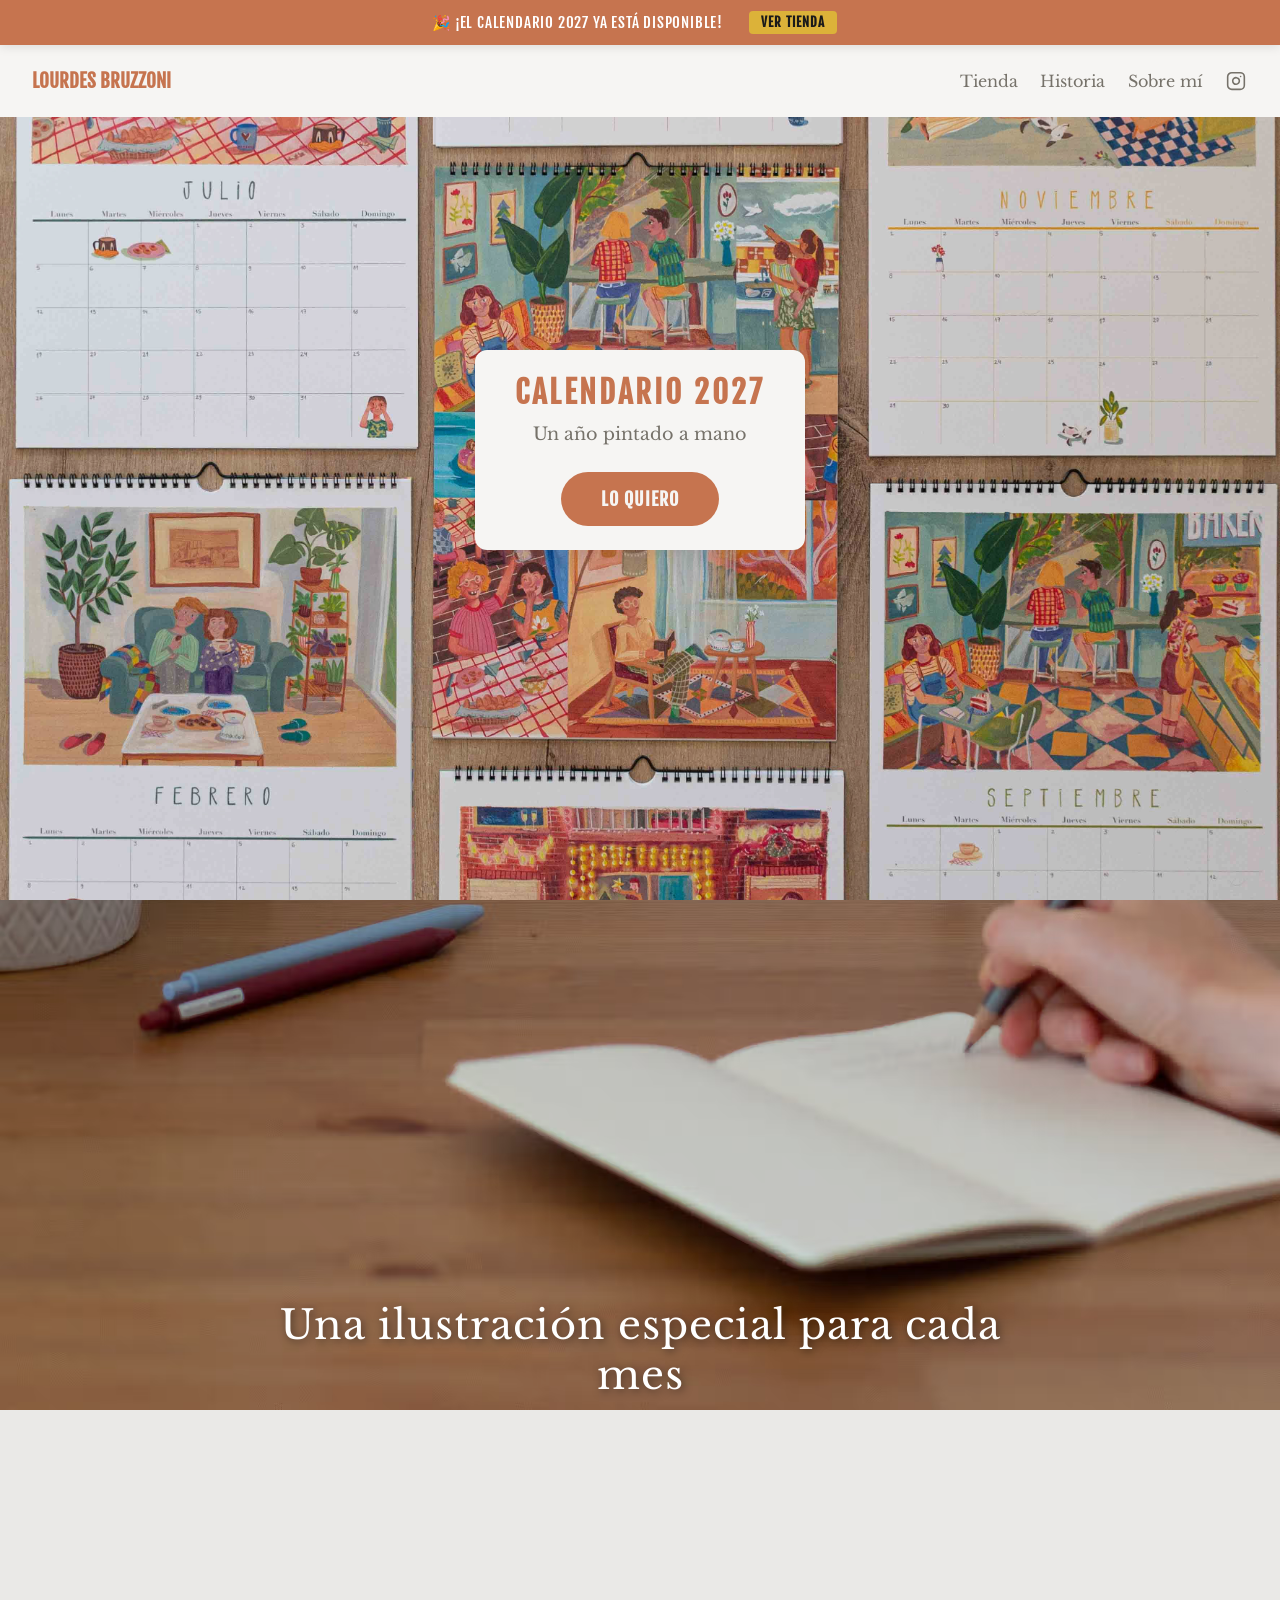
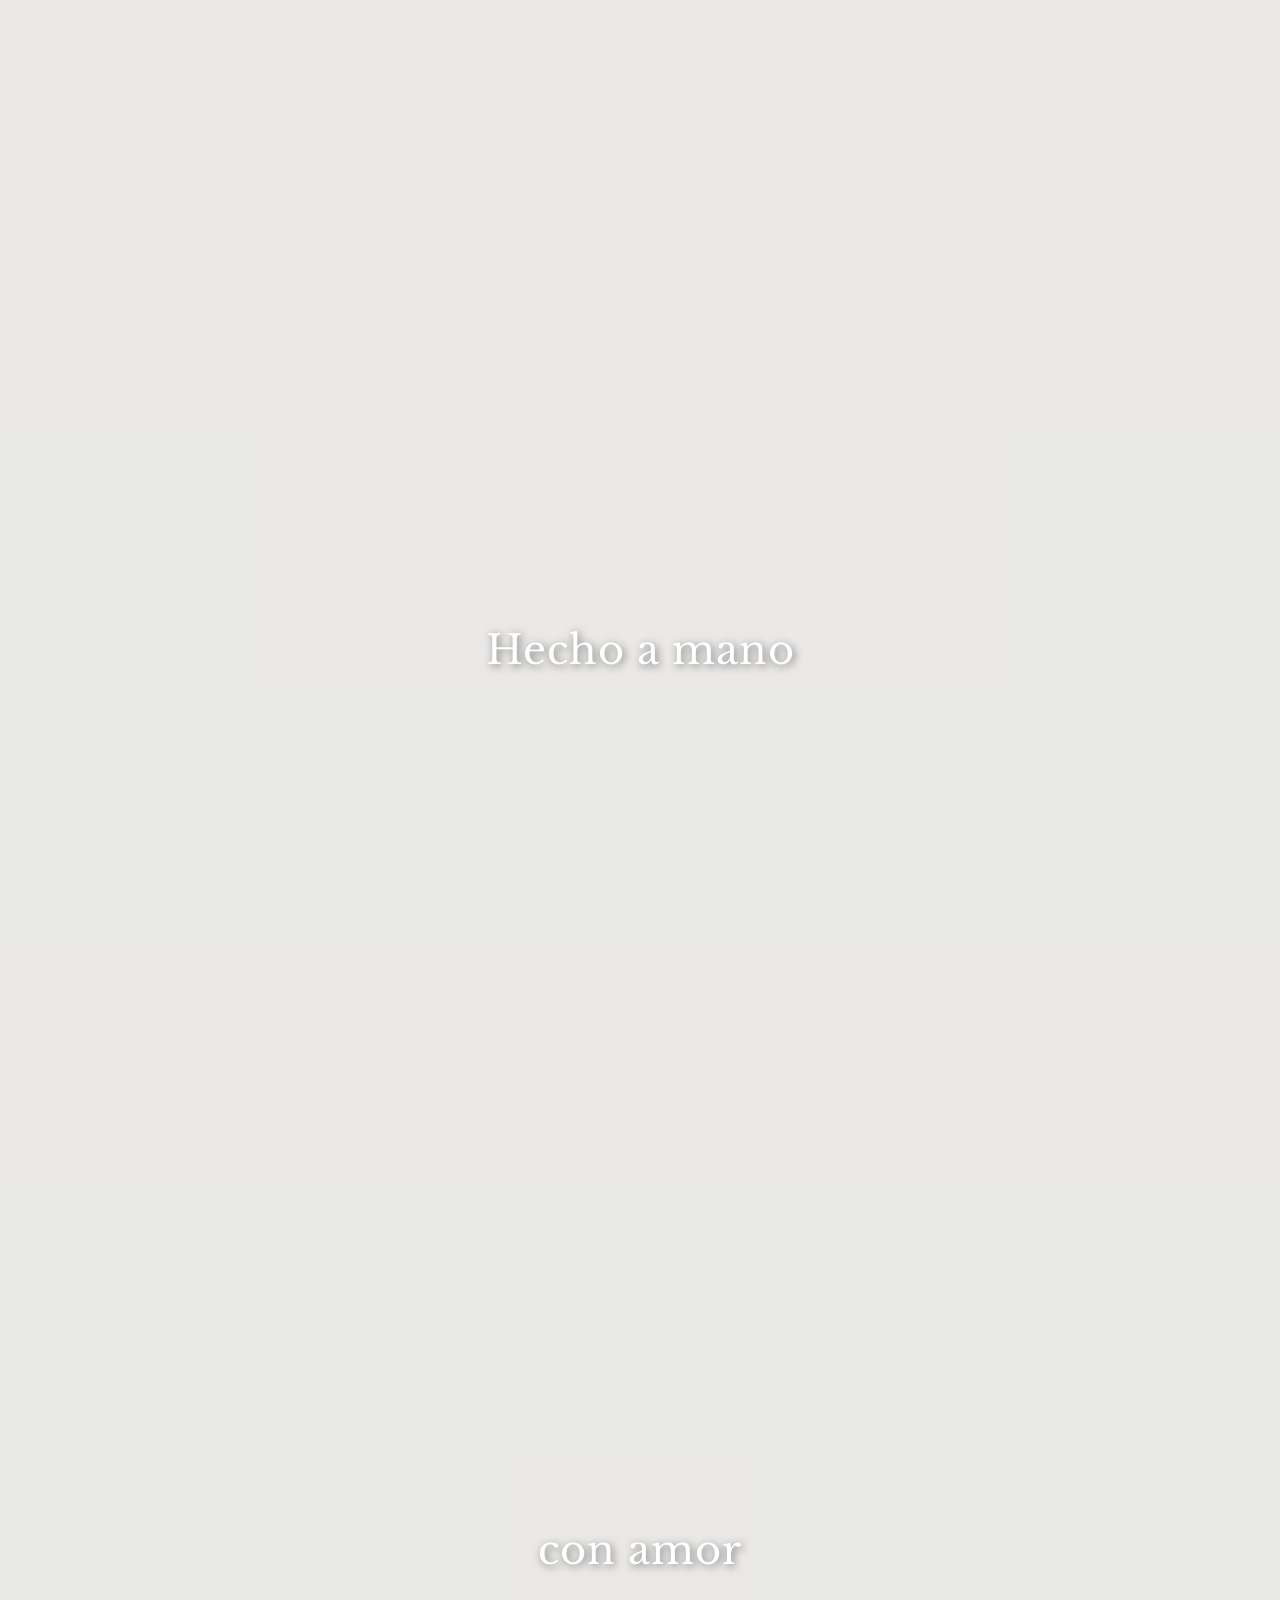
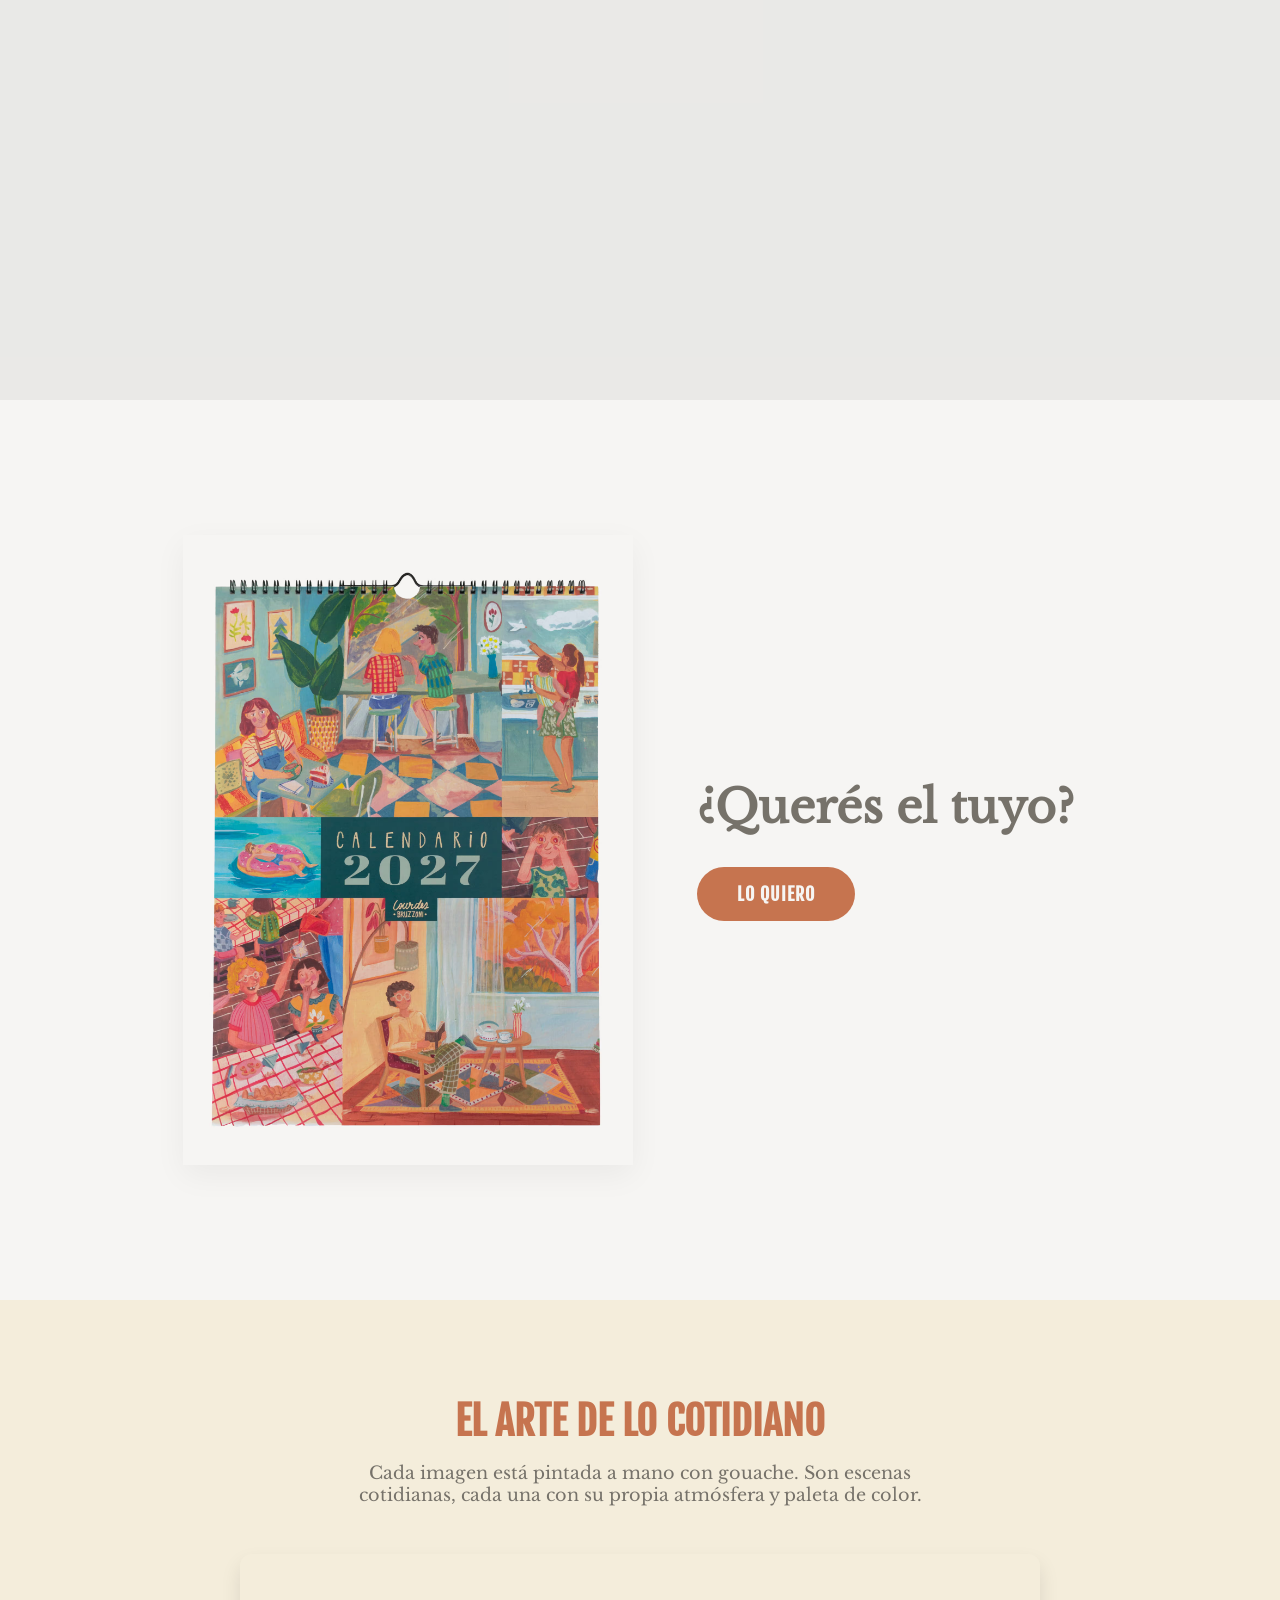
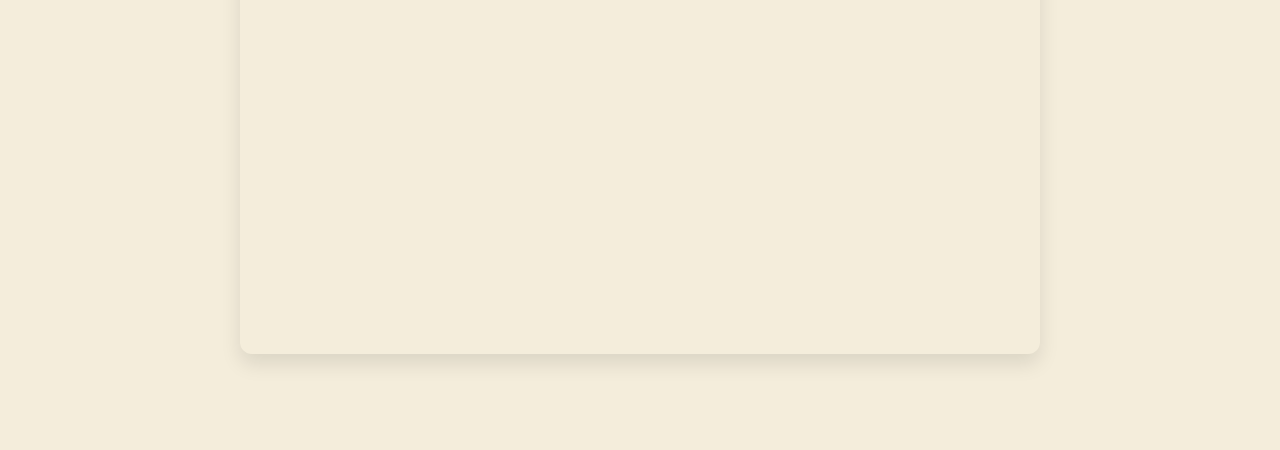
==== commit 40bb4e0d: "Add minimalist Instagram SVG icon to navbar across all pages" ====
--- a/index.html
+++ b/index.html
@@ -24,7 +24,79 @@
     <link rel="preconnect" href="https://fonts.googleapis.com">
     <link rel="preconnect" href="https://fonts.gstatic.com" crossorigin>
     
-    <link rel="stylesheet" href="stylesheets/style.css">
+    <link rel="stylesheet" href="stylesheets/style.css?v=1.3">
+    <style>
+        /* Top Announcement Bar / Cuenta Regresiva (Failsafe contra caché del navegador) */
+        .countdown-topbar {
+            position: fixed;
+            top: 0;
+            left: 0;
+            width: 100%;
+            background-color: var(--color-terracota, #c6744f);
+            color: #ffffff;
+            font-family: 'Fjalla One', sans-serif;
+            font-size: 0.92rem;
+            letter-spacing: 0.8px;
+            padding: 0.5rem 1rem;
+            display: flex;
+            justify-content: center;
+            align-items: center;
+            gap: 0.6rem;
+            flex-wrap: wrap;
+            z-index: 1100;
+            box-shadow: 0 2px 10px rgba(0,0,0,0.1);
+            text-align: center;
+        }
+        .countdown-topbar .topbar-text {
+            display: inline-flex;
+            align-items: center;
+            gap: 0.35rem;
+        }
+        .countdown-topbar .topbar-digits {
+            background: rgba(0, 0, 0, 0.15);
+            padding: 0.2rem 0.65rem;
+            border-radius: 5px;
+            letter-spacing: 1.5px;
+            font-variant-numeric: tabular-nums;
+            border: 1px solid rgba(255, 255, 255, 0.25);
+            display: inline-block;
+        }
+        .countdown-topbar .topbar-btn-launch {
+            background: var(--color-amarillo, #dcb239);
+            color: #1a1a1a;
+            padding: 0.2rem 0.75rem;
+            border-radius: 4px;
+            font-size: 0.82rem;
+            text-transform: uppercase;
+            letter-spacing: 1px;
+            font-weight: 600;
+            margin-left: 0.4rem;
+            transition: transform 0.2s ease, opacity 0.2s ease;
+            cursor: pointer;
+            text-decoration: none;
+            display: inline-block;
+        }
+        .countdown-topbar .topbar-btn-launch:hover {
+            transform: translateY(-1px);
+            opacity: 0.95;
+        }
+        body.has-topbar .navbar {
+            top: 38px;
+            transition: top 0.2s ease;
+        }
+        @media (max-width: 768px) {
+            .countdown-topbar {
+                font-size: 0.82rem;
+                padding: 0.45rem 0.75rem;
+                gap: 0.4rem;
+            }
+            .countdown-topbar .topbar-digits {
+                padding: 0.15rem 0.5rem;
+                letter-spacing: 1px;
+                font-size: 0.85rem;
+            }
+        }
+    </style>
 <link rel="icon" type="image/png" href="public/images/loguito/pava.png">
     <!-- Schema.org JSON-LD -->
     <script type="application/ld+json">
@@ -74,7 +146,7 @@
 <body class="has-topbar">
     <!-- Barra Superior de Cuenta Regresiva -->
     <aside class="countdown-topbar" id="topbarCountdown" aria-label="Aviso de lanzamiento">
-        <span class="topbar-text" id="tbMessage">✨ Lanzamiento oficial: 10 de noviembre —</span>
+        <span class="topbar-text" id="tbMessage">✨ LANZAMIENTO OFICIAL: 11/11 —</span>
         <span class="topbar-digits" id="tbDigits">--d --h --m --s</span>
     </aside>
     <!-- Navbar -->
@@ -85,6 +157,13 @@
             <a href="compra.html" class="nav-link">Tienda</a>
             <a href="origenes.html" class="nav-link">Historia</a>
             <a href="sobre_mi.html" class="nav-link">Sobre mí</a>
+            <a href="https://www.instagram.com/loubruzzoni" target="_blank" rel="noopener noreferrer" class="nav-social" aria-label="Instagram @loubruzzoni" title="Instagram">
+                <svg class="nav-social-icon" viewBox="0 0 24 24" fill="none" stroke="currentColor" stroke-width="1.9" stroke-linecap="round" stroke-linejoin="round">
+                    <rect x="2" y="2" width="20" height="20" rx="5" ry="5"></rect>
+                    <path d="M16 11.37A4 4 0 1 1 12.63 8 4 4 0 0 1 16 11.37z"></path>
+                    <line x1="17.5" y1="6.5" x2="17.51" y2="6.5"></line>
+                </svg>
+            </a>
         </nav>
     </header>
 
@@ -161,8 +240,19 @@
             window.location.href = "https://www.instagram.com/loubruzzoni";
         }
 
-        // Cuenta regresiva: 10 de noviembre, 19:00 hs GMT+1
-        const LAUNCH_DATE = new Date('2026-11-10T19:00:00+01:00').getTime();
+        // Cuenta regresiva: 11 de noviembre, 12:00 hs GMT+1
+        const LAUNCH_DATE_OBJ = new Date('2026-11-11T12:00:00+01:00');
+        const LAUNCH_TIMESTAMP = LAUNCH_DATE_OBJ.getTime();
+
+        // Calcular hora ajustada a la zona horaria del visitante
+        const launchDay = String(LAUNCH_DATE_OBJ.getDate()).padStart(2, '0');
+        const launchMonth = String(LAUNCH_DATE_OBJ.getMonth() + 1).padStart(2, '0');
+        const launchHour = LAUNCH_DATE_OBJ.getHours();
+        const launchMinutes = LAUNCH_DATE_OBJ.getMinutes();
+        const launchHourStr = launchMinutes > 0 
+            ? `${launchHour}:${String(launchMinutes).padStart(2, '0')}h` 
+            : `${launchHour}h`;
+        const launchMessageText = `✨ LANZAMIENTO OFICIAL: ${launchDay}/${launchMonth} ${launchHourStr} —`;
 
         function syncNavbarWithTopbar() {
             const topbar = document.getElementById('topbarCountdown');
@@ -174,18 +264,22 @@
 
         function updateCountdown() {
             const now = Date.now();
-            const diff = LAUNCH_DATE - now;
+            const diff = LAUNCH_TIMESTAMP - now;
 
             const tbDigits = document.getElementById('tbDigits');
             const tbMessage = document.getElementById('tbMessage');
 
             if (diff <= 0) {
                 tbMessage.innerHTML = '🎉 ¡EL CALENDARIO 2027 YA ESTÁ DISPONIBLE!';
-                tbDigits.innerHTML = '<a href="compra.html" class="topbar-btn-launch">Ver Tienda</a>';
+                tbDigits.innerHTML = '<a href="compra.html" class="topbar-btn-launch">VER TIENDA</a>';
                 tbDigits.style.background = 'transparent';
                 tbDigits.style.border = 'none';
                 syncNavbarWithTopbar();
                 return;
+            }
+
+            if (tbMessage.textContent !== launchMessageText) {
+                tbMessage.textContent = launchMessageText;
             }
 
             const days = Math.floor(diff / (1000 * 60 * 60 * 24));
--- a/stylesheets/style.css
+++ b/stylesheets/style.css
@@ -135,6 +135,7 @@
 .nav-links {
     display: flex;
     gap: 1.4rem;
+    align-items: center;
 }
 
 .nav-link {
@@ -147,6 +148,27 @@
 
 .nav-link:hover {
     color: #1a1a1a;
+}
+
+.nav-social {
+    display: inline-flex;
+    align-items: center;
+    justify-content: center;
+    color: #76726a;
+    text-decoration: none;
+    transition: color 0.25s ease, transform 0.2s ease;
+    padding: 2px;
+}
+
+.nav-social:hover {
+    color: var(--color-terracota);
+    transform: scale(1.12);
+}
+
+.nav-social-icon {
+    width: 20px;
+    height: 20px;
+    display: block;
 }
 
 /* Individual Sections */
@@ -513,6 +535,11 @@
         gap: 1rem;
     }
 
+    .nav-social-icon {
+        width: 18px;
+        height: 18px;
+    }
+
     .page-section {
         min-height: auto;
         padding: 4rem 1rem;
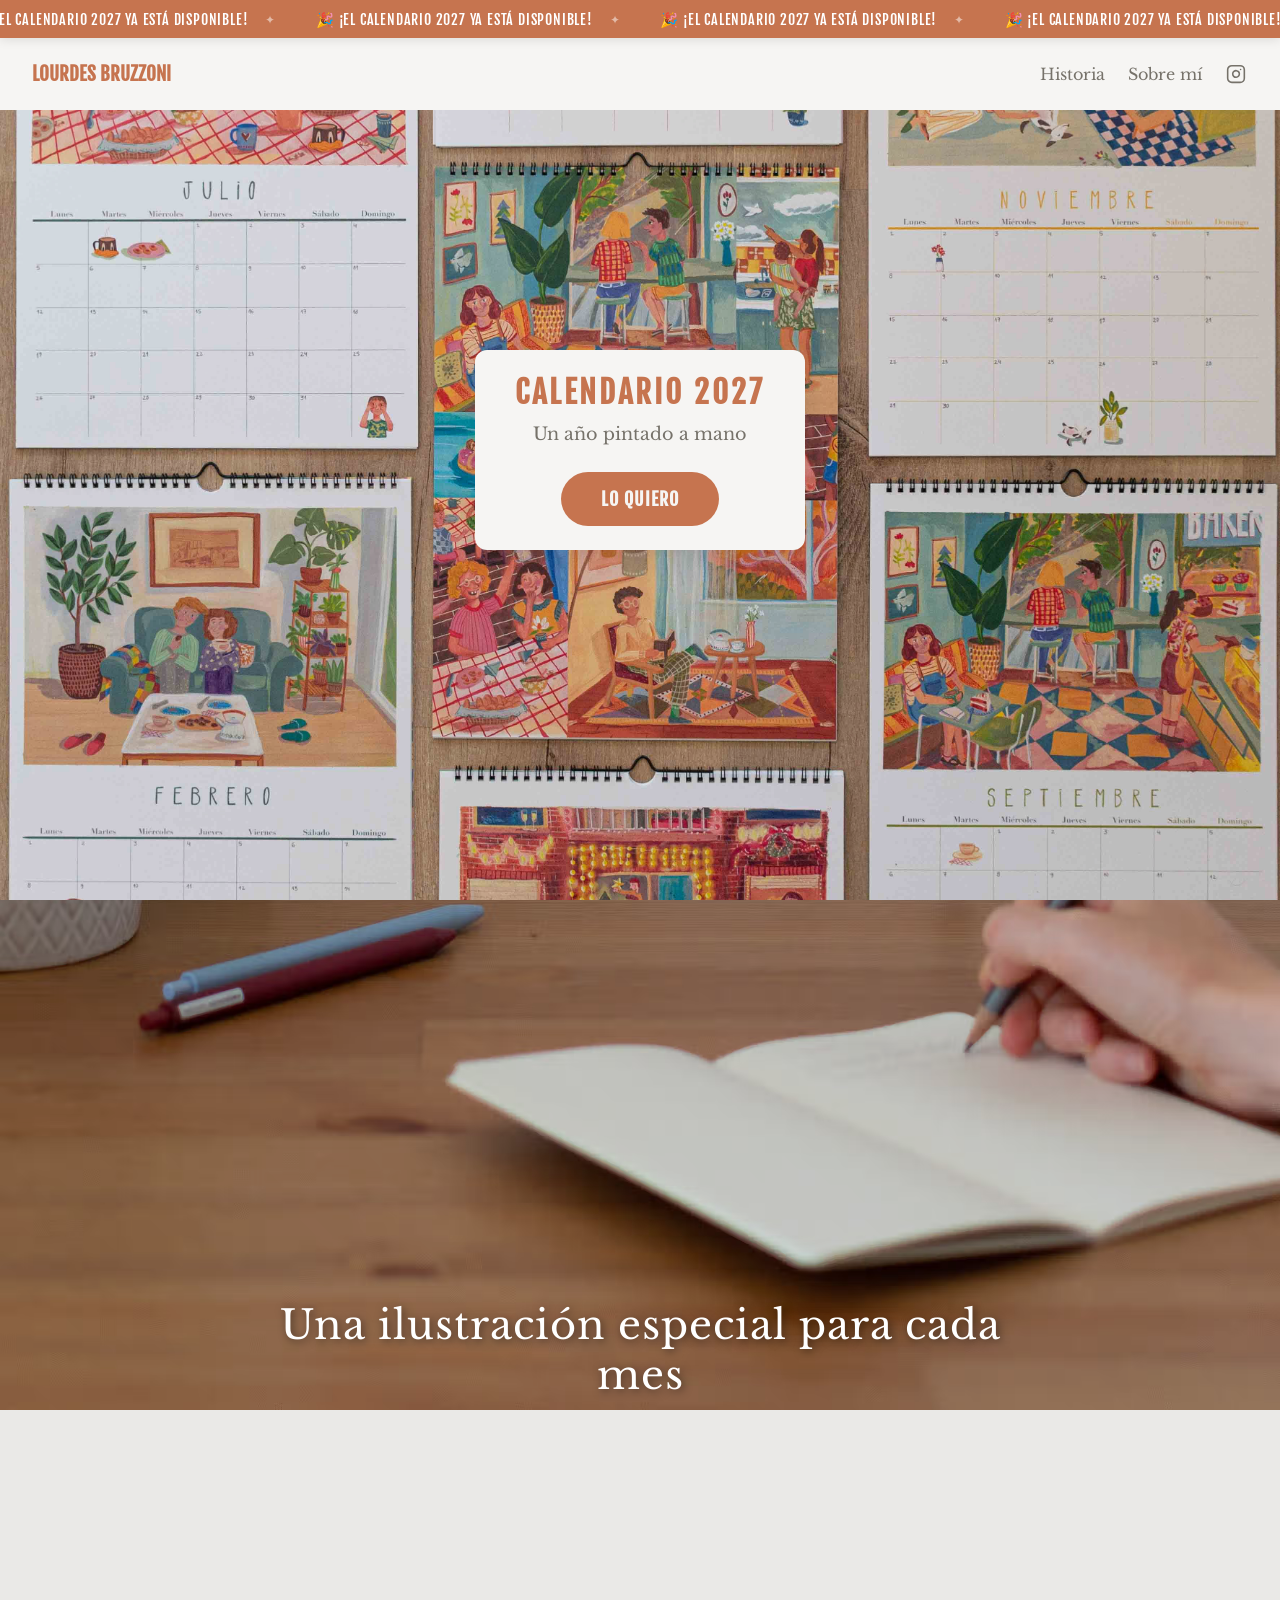
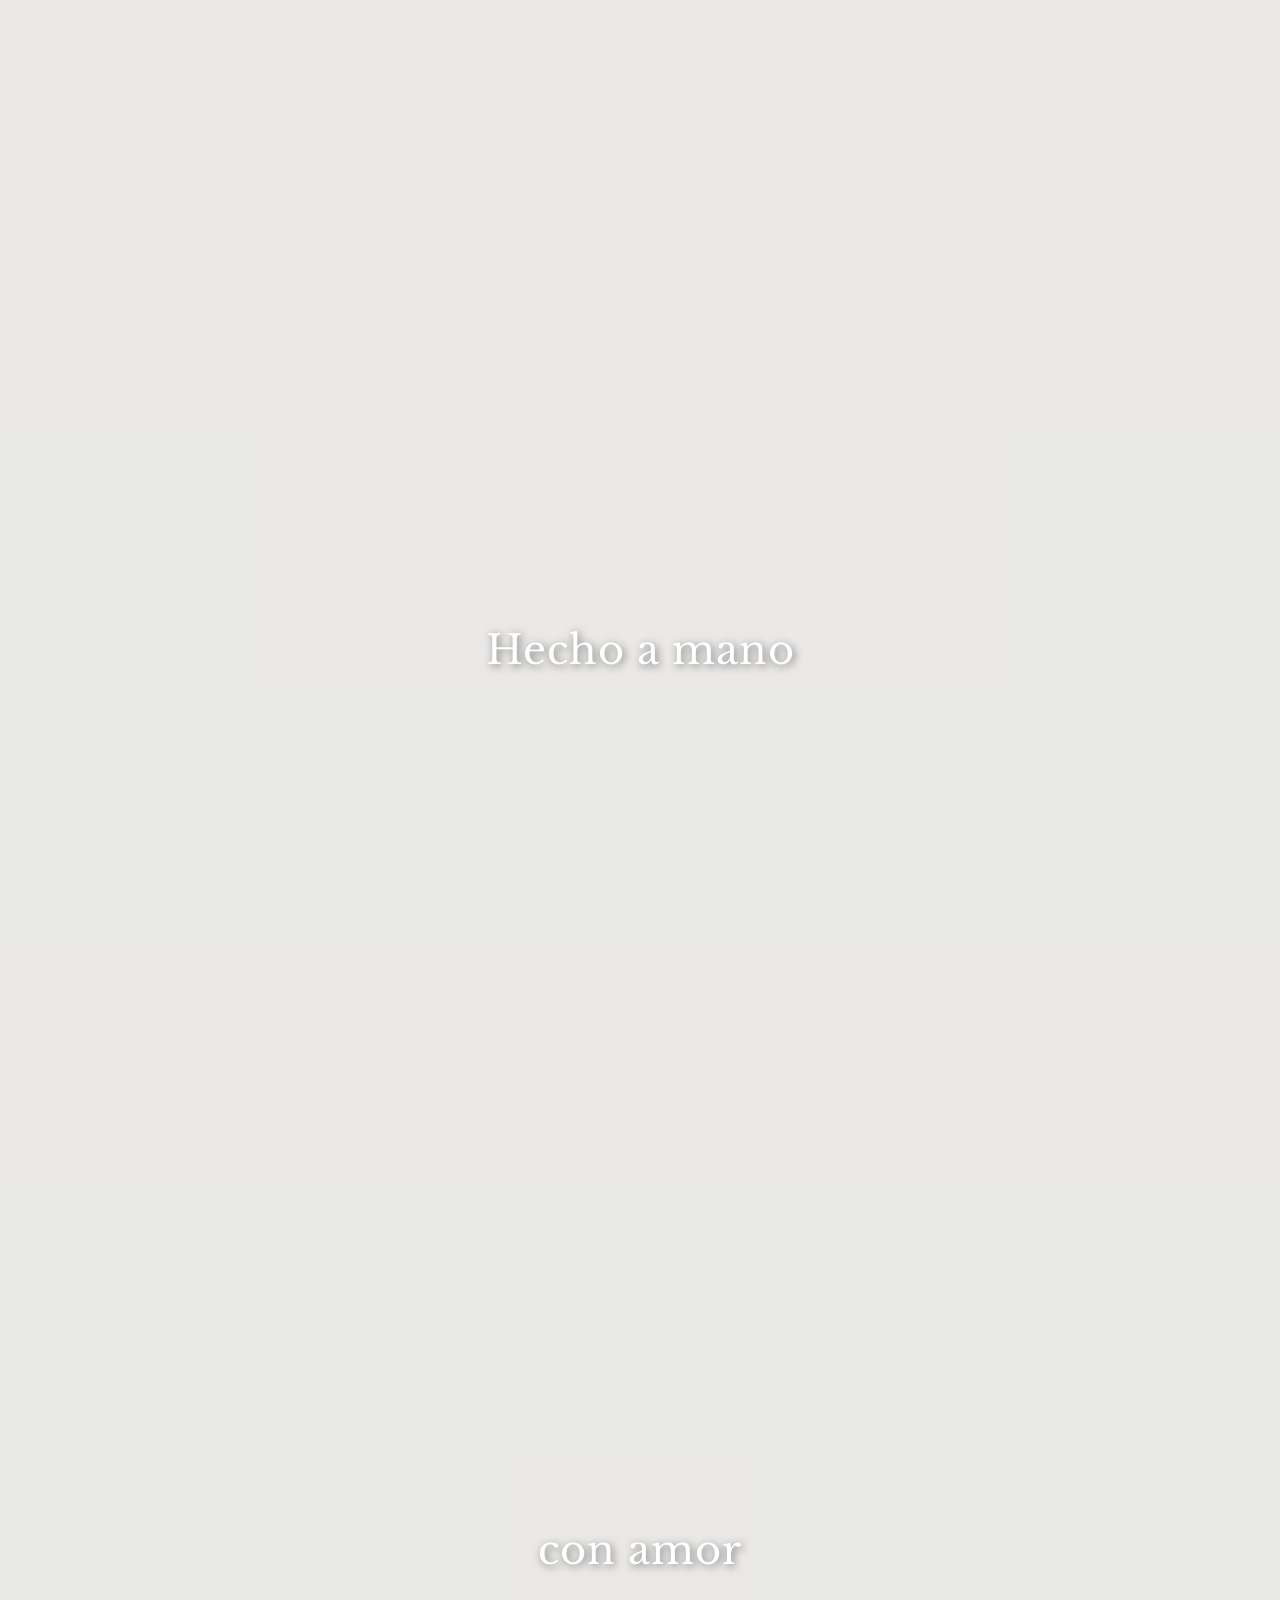
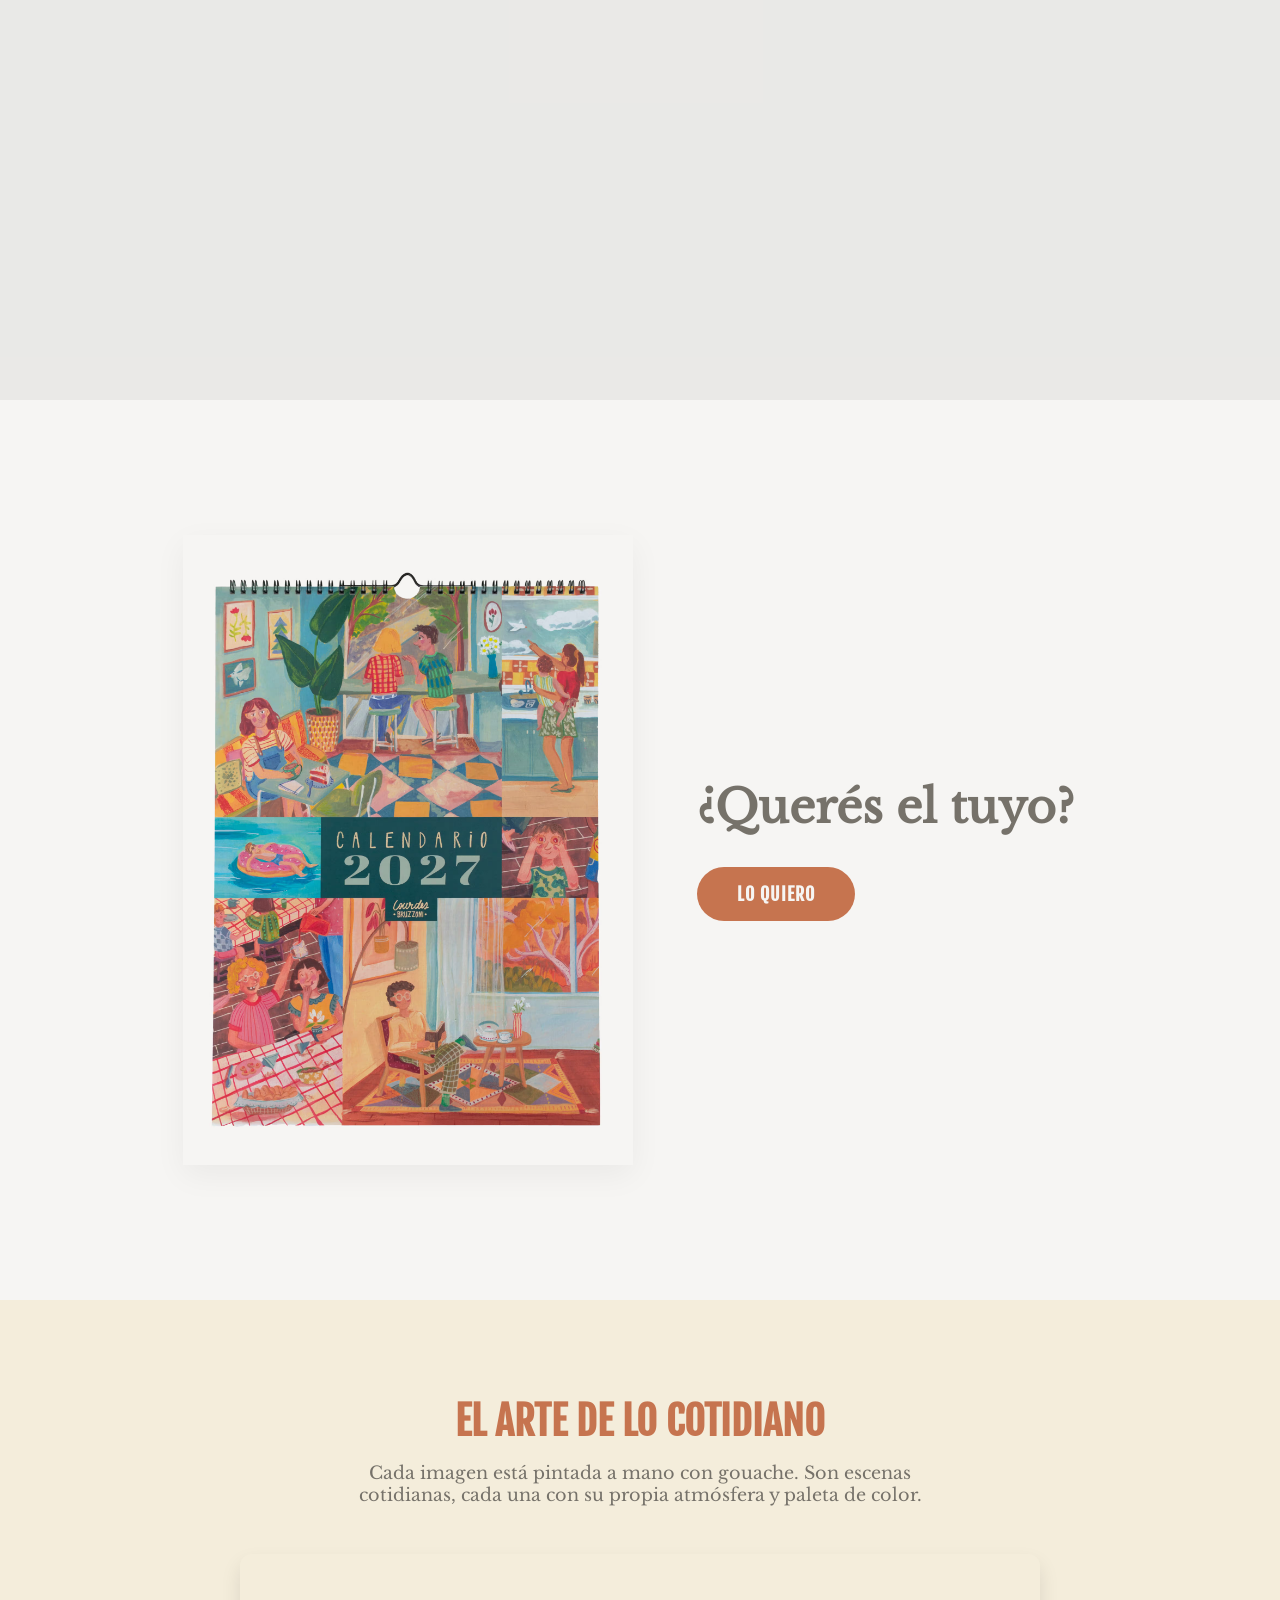
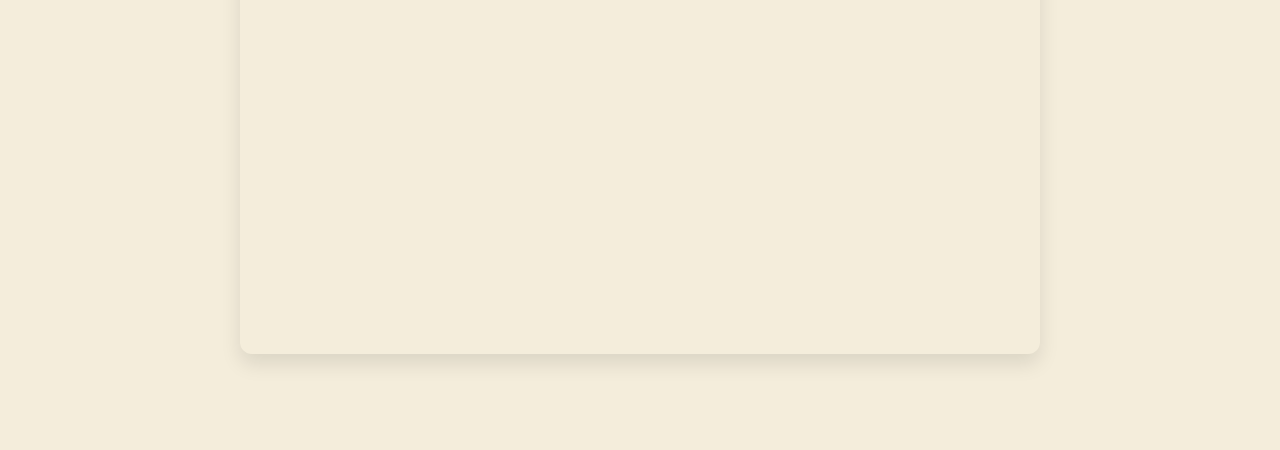
==== commit 656ecf5d: "Activar flujo de venta, precios, modal de postales y marquee continuo de lanzamiento" ====
--- a/index.html
+++ b/index.html
@@ -26,59 +26,60 @@
     
     <link rel="stylesheet" href="stylesheets/style.css?v=1.3">
     <style>
-        /* Top Announcement Bar / Cuenta Regresiva (Failsafe contra caché del navegador) */
+        /* Top Announcement Bar / Marquee Loop Continuo */
         .countdown-topbar {
             position: fixed;
             top: 0;
             left: 0;
             width: 100%;
+            height: 38px;
             background-color: var(--color-terracota, #c6744f);
             color: #ffffff;
             font-family: 'Fjalla One', sans-serif;
-            font-size: 0.92rem;
+            font-size: 0.9rem;
             letter-spacing: 0.8px;
-            padding: 0.5rem 1rem;
             display: flex;
-            justify-content: center;
             align-items: center;
-            gap: 0.6rem;
-            flex-wrap: wrap;
+            overflow: hidden;
             z-index: 1100;
             box-shadow: 0 2px 10px rgba(0,0,0,0.1);
-            text-align: center;
-        }
-        .countdown-topbar .topbar-text {
+            white-space: nowrap;
+            user-select: none;
+        }
+        .topbar-marquee-track {
+            display: inline-flex;
+            white-space: nowrap;
+            will-change: transform;
+            animation: topbar-marquee 32s linear infinite;
+        }
+        @keyframes topbar-marquee {
+            0% {
+                transform: translate3d(0, 0, 0);
+            }
+            100% {
+                transform: translate3d(-50%, 0, 0);
+            }
+        }
+        .marquee-item {
             display: inline-flex;
             align-items: center;
-            gap: 0.35rem;
+            gap: 0.65rem;
+            padding: 0 1.25rem;
         }
         .countdown-topbar .topbar-digits {
-            background: rgba(0, 0, 0, 0.15);
-            padding: 0.2rem 0.65rem;
-            border-radius: 5px;
-            letter-spacing: 1.5px;
+            background: rgba(0, 0, 0, 0.18);
+            padding: 0.12rem 0.55rem;
+            border-radius: 4px;
+            letter-spacing: 1.2px;
             font-variant-numeric: tabular-nums;
             border: 1px solid rgba(255, 255, 255, 0.25);
+            font-size: 0.85rem;
             display: inline-block;
         }
-        .countdown-topbar .topbar-btn-launch {
-            background: var(--color-amarillo, #dcb239);
-            color: #1a1a1a;
-            padding: 0.2rem 0.75rem;
-            border-radius: 4px;
-            font-size: 0.82rem;
-            text-transform: uppercase;
-            letter-spacing: 1px;
-            font-weight: 600;
+        .marquee-sep {
+            opacity: 0.5;
+            font-size: 0.75rem;
             margin-left: 0.4rem;
-            transition: transform 0.2s ease, opacity 0.2s ease;
-            cursor: pointer;
-            text-decoration: none;
-            display: inline-block;
-        }
-        .countdown-topbar .topbar-btn-launch:hover {
-            transform: translateY(-1px);
-            opacity: 0.95;
         }
         body.has-topbar .navbar {
             top: 38px;
@@ -87,13 +88,18 @@
         @media (max-width: 768px) {
             .countdown-topbar {
                 font-size: 0.82rem;
-                padding: 0.45rem 0.75rem;
-                gap: 0.4rem;
+                height: 36px;
+            }
+            body.has-topbar .navbar {
+                top: 36px;
             }
             .countdown-topbar .topbar-digits {
-                padding: 0.15rem 0.5rem;
-                letter-spacing: 1px;
-                font-size: 0.85rem;
+                padding: 0.1rem 0.45rem;
+                font-size: 0.8rem;
+            }
+            .marquee-item {
+                padding: 0 0.9rem;
+                gap: 0.5rem;
             }
         }
     </style>
@@ -136,7 +142,11 @@
           "offers": {
             "@type": "Offer",
             "url": "https://lourdesbruzzoni.com/compra.html",
-            "availability": "https://schema.org/PreOrder"
+            "priceCurrency": "EUR",
+            "price": "24.00",
+            "priceValidUntil": "2027-12-31",
+            "availability": "https://schema.org/InStock",
+            "itemCondition": "https://schema.org/NewCondition"
           }
         }
       ]
@@ -146,15 +156,13 @@
 <body class="has-topbar">
     <!-- Barra Superior de Cuenta Regresiva -->
     <aside class="countdown-topbar" id="topbarCountdown" aria-label="Aviso de lanzamiento">
-        <span class="topbar-text" id="tbMessage">✨ LANZAMIENTO OFICIAL: 11/11 —</span>
-        <span class="topbar-digits" id="tbDigits">--d --h --m --s</span>
+        <div class="topbar-marquee-track" id="topbarTrack"></div>
     </aside>
     <!-- Navbar -->
     <header class="navbar" id="navbar">
         <a href="index.html" class="nav-brand">Lourdes Bruzzoni</a>
         <nav class="nav-links">
 
-            <a href="compra.html" class="nav-link">Tienda</a>
             <a href="origenes.html" class="nav-link">Historia</a>
             <a href="sobre_mi.html" class="nav-link">Sobre mí</a>
             <a href="https://www.instagram.com/loubruzzoni" target="_blank" rel="noopener noreferrer" class="nav-social" aria-label="Instagram @loubruzzoni" title="Instagram">
@@ -169,8 +177,11 @@
 
     <!-- Floating Button (Hidden by default) -->
     <div class="floating-container floating-btn" id="floatingBtn">
-        
-        <button class="cta-button" onclick="window.location.href='compra.html'">Lo quiero</button>
+        <div class="cta-dropdown dropdown-up">
+            <a href="https://www.grafica21.com/productos/calendario-2027-lourdes-bruzzoni-1cnec/?entry_path=category" target="_blank" rel="noopener noreferrer">Estoy en Argentina</a>
+            <a href="compra.html">Estoy en España</a>
+        </div>
+        <button class="cta-button" onclick="toggleDropdown(event, this)">Lo quiero</button>
     </div>
 
     <main class="main-content">
@@ -181,8 +192,11 @@
                 <h1>CALENDARIO 2027</h1>
                 <p>Un año pintado a mano</p>
                 <div class="cta-wrapper">
-                    <button class="cta-button" onclick="window.location.href='compra.html'">Lo quiero</button>
-                    
+                    <button class="cta-button" onclick="toggleDropdown(event, this)">Lo quiero</button>
+                    <div class="cta-dropdown">
+                        <a href="https://www.grafica21.com/productos/calendario-2027-lourdes-bruzzoni-1cnec/?entry_path=category" target="_blank" rel="noopener noreferrer">Estoy en Argentina</a>
+                        <a href="compra.html">Estoy en España</a>
+                    </div>
                 </div>
             </div>
         </section>
@@ -210,8 +224,11 @@
                 <div class="closing-content-right">
                     <h2>¿Querés el tuyo?</h2>
                     <div class="cta-wrapper">
-                        <button class="cta-button" onclick="window.location.href='compra.html'">Lo quiero</button>
-                        
+                        <button class="cta-button" onclick="toggleDropdown(event, this)">Lo quiero</button>
+                        <div class="cta-dropdown">
+                            <a href="https://www.grafica21.com/productos/calendario-2027-lourdes-bruzzoni-1cnec/?entry_path=category" target="_blank" rel="noopener noreferrer">Estoy en Argentina</a>
+                            <a href="compra.html">Estoy en España</a>
+                        </div>
                     </div>
                 </div>
             </div>
@@ -244,15 +261,25 @@
         const LAUNCH_DATE_OBJ = new Date('2026-11-11T12:00:00+01:00');
         const LAUNCH_TIMESTAMP = LAUNCH_DATE_OBJ.getTime();
 
-        // Calcular hora ajustada a la zona horaria del visitante
         const launchDay = String(LAUNCH_DATE_OBJ.getDate()).padStart(2, '0');
         const launchMonth = String(LAUNCH_DATE_OBJ.getMonth() + 1).padStart(2, '0');
         const launchHour = LAUNCH_DATE_OBJ.getHours();
         const launchMinutes = LAUNCH_DATE_OBJ.getMinutes();
-        const launchHourStr = launchMinutes > 0 
-            ? `${launchHour}:${String(launchMinutes).padStart(2, '0')}h` 
-            : `${launchHour}h`;
+        const launchHourStr = `${launchHour}:${String(launchMinutes).padStart(2, '0')} hs`;
         const launchMessageText = `✨ LANZAMIENTO OFICIAL: ${launchDay}/${launchMonth} ${launchHourStr} —`;
+
+        const marqueeTrack = document.getElementById('topbarTrack');
+        let isLaunched = false;
+
+        function buildMarqueeContent(digitsText) {
+            if (!marqueeTrack) return;
+            const singleItem = isLaunched
+                ? `<span class="marquee-item"><span>🎉 ¡EL CALENDARIO 2027 YA ESTÁ DISPONIBLE!</span><span class="marquee-sep">✦</span></span>`
+                : `<span class="marquee-item"><span>${launchMessageText}</span><span class="topbar-digits">${digitsText}</span><span class="marquee-sep">✦</span></span>`;
+            
+            const half = singleItem.repeat(6);
+            marqueeTrack.innerHTML = half + half;
+        }
 
         function syncNavbarWithTopbar() {
             const topbar = document.getElementById('topbarCountdown');
@@ -266,20 +293,13 @@
             const now = Date.now();
             const diff = LAUNCH_TIMESTAMP - now;
 
-            const tbDigits = document.getElementById('tbDigits');
-            const tbMessage = document.getElementById('tbMessage');
-
             if (diff <= 0) {
-                tbMessage.innerHTML = '🎉 ¡EL CALENDARIO 2027 YA ESTÁ DISPONIBLE!';
-                tbDigits.innerHTML = '<a href="compra.html" class="topbar-btn-launch">VER TIENDA</a>';
-                tbDigits.style.background = 'transparent';
-                tbDigits.style.border = 'none';
-                syncNavbarWithTopbar();
+                if (!isLaunched) {
+                    isLaunched = true;
+                    buildMarqueeContent('');
+                    syncNavbarWithTopbar();
+                }
                 return;
-            }
-
-            if (tbMessage.textContent !== launchMessageText) {
-                tbMessage.textContent = launchMessageText;
             }
 
             const days = Math.floor(diff / (1000 * 60 * 60 * 24));
@@ -291,8 +311,18 @@
             const sHours = String(hours).padStart(2, '0');
             const sMinutes = String(minutes).padStart(2, '0');
             const sSeconds = String(seconds).padStart(2, '0');
-
-            tbDigits.textContent = `${sDays}d ${sHours}h ${sMinutes}m ${sSeconds}s`;
+            const digitsStr = `${sDays}d ${sHours}h ${sMinutes}m ${sSeconds}s`;
+
+            if (!marqueeTrack) return;
+            const digitElements = marqueeTrack.querySelectorAll('.topbar-digits');
+            if (digitElements.length === 0) {
+                buildMarqueeContent(digitsStr);
+                syncNavbarWithTopbar();
+            } else {
+                digitElements.forEach(el => {
+                    el.textContent = digitsStr;
+                });
+            }
         }
 
         updateCountdown();
@@ -320,28 +350,32 @@
                 floatingBtn.classList.add('visible');
             } else {
                 floatingBtn.classList.remove('visible');
-                floatingBtn.querySelector('.cta-dropdown').classList.remove('show');
+                const drop = floatingBtn.querySelector('.cta-dropdown');
+                if (drop) drop.classList.remove('show');
             }
         });
 
         // Dropdown toggle logic
         function toggleDropdown(event, button) {
             event.stopPropagation();
-            document.querySelectorAll('.cta-dropdown.show').forEach(dropdown => {
-                if (dropdown !== button.nextElementSibling && dropdown !== button.previousElementSibling) {
-                    dropdown.classList.remove('show');
+            const wrapper = button.closest('.cta-wrapper, .floating-container');
+            const dropdown = wrapper ? wrapper.querySelector('.cta-dropdown') : null;
+
+            document.querySelectorAll('.cta-dropdown.show').forEach(d => {
+                if (d !== dropdown) {
+                    d.classList.remove('show');
                 }
             });
 
-            const wrapper = button.parentElement;
-            const dropdown = wrapper.querySelector('.cta-dropdown');
-            dropdown.classList.toggle('show');
+            if (dropdown) {
+                dropdown.classList.toggle('show');
+            }
         }
 
         // Close dropdowns when clicking outside
         window.addEventListener('click', (event) => {
-            if (!event.target.matches('.cta-button')) {
-                document.querySelectorAll('.cta-dropdown').forEach(dropdown => {
+            if (!event.target.closest('.cta-wrapper') && !event.target.closest('.floating-container')) {
+                document.querySelectorAll('.cta-dropdown.show').forEach(dropdown => {
                     dropdown.classList.remove('show');
                 });
             }
--- a/stylesheets/style.css
+++ b/stylesheets/style.css
@@ -473,6 +473,11 @@
 }
 
 /* Floating Button */
+.floating-container {
+    position: relative;
+    display: inline-block;
+}
+
 .floating-btn {
     position: fixed;
     bottom: 2rem;
@@ -482,6 +487,17 @@
     visibility: hidden;
     transform: translateY(20px);
     transition: all 0.4s cubic-bezier(0.4, 0, 0.2, 1);
+}
+
+.floating-btn .cta-dropdown.dropdown-up {
+    left: auto;
+    right: 0;
+    transform: translateY(-10px);
+    margin-bottom: 0.75rem;
+}
+
+.floating-btn .cta-dropdown.dropdown-up.show {
+    transform: translateY(0);
 }
 
 .floating-btn.visible {
